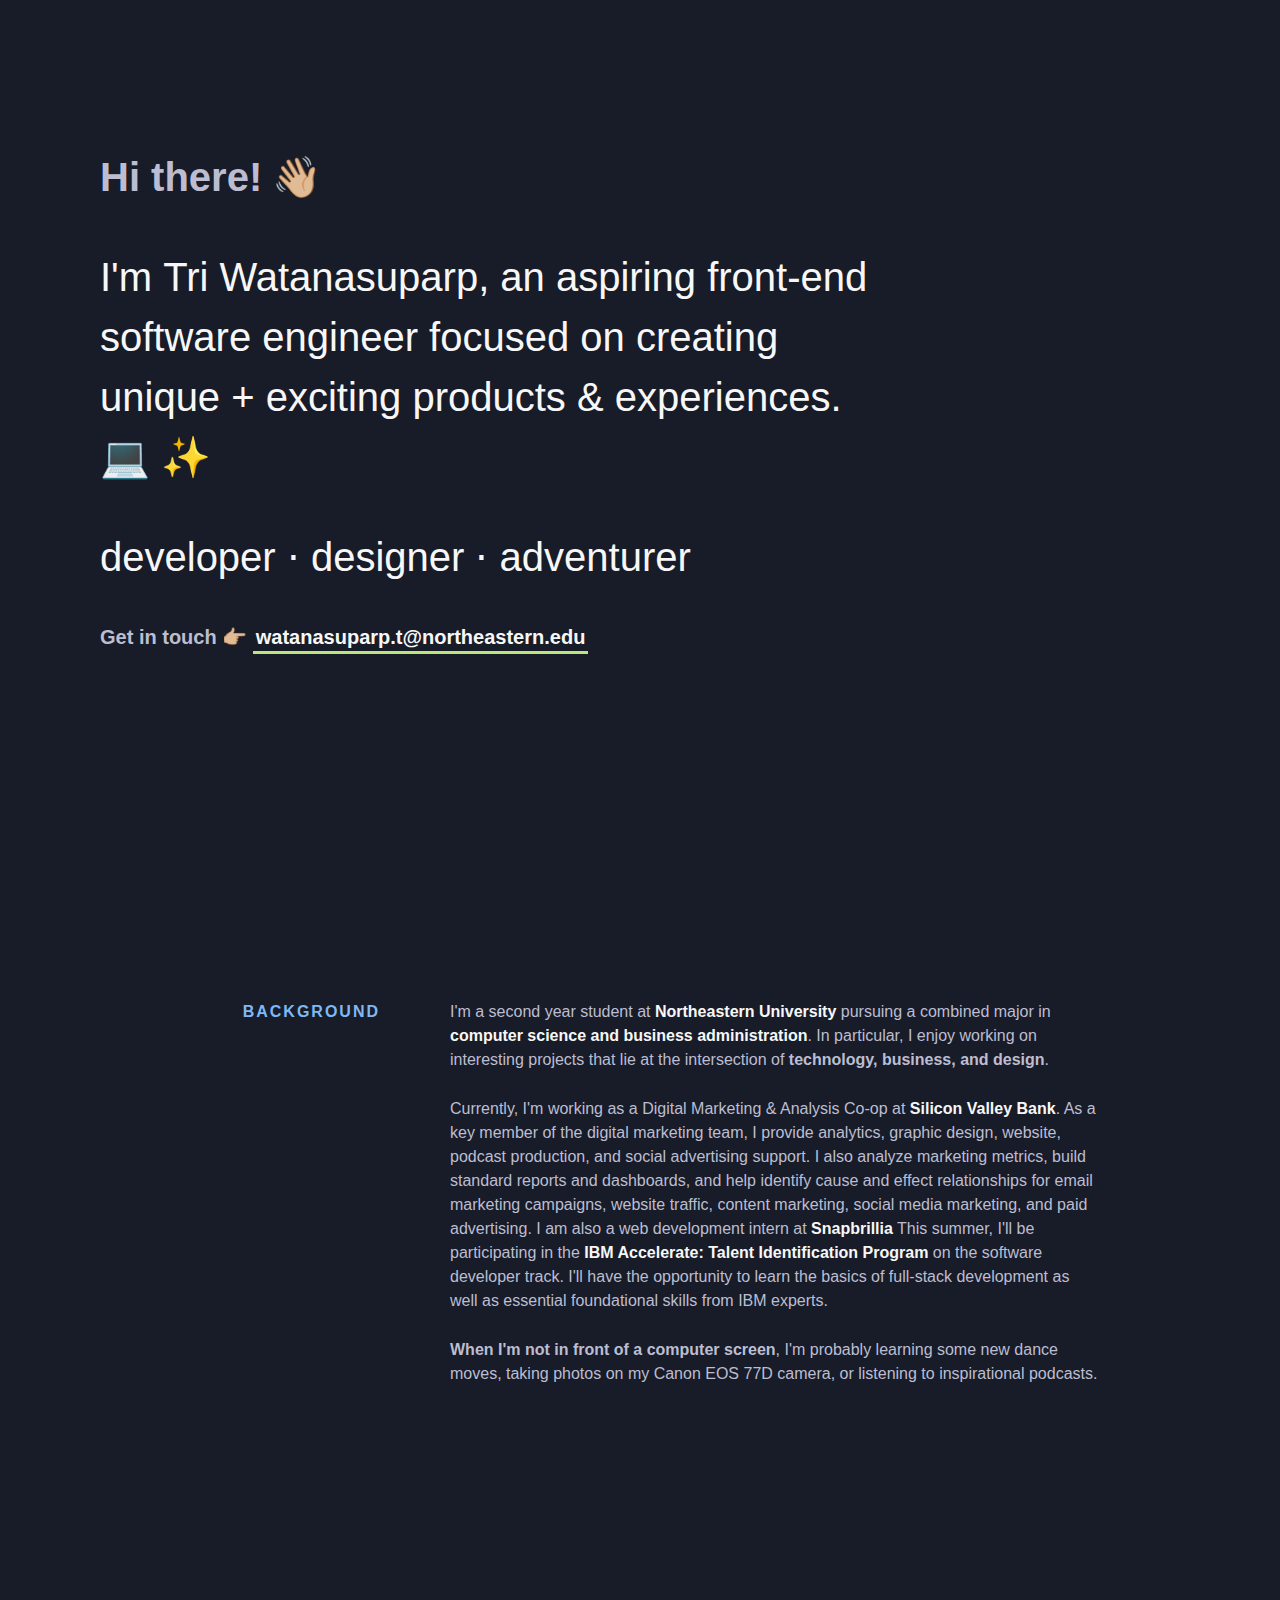
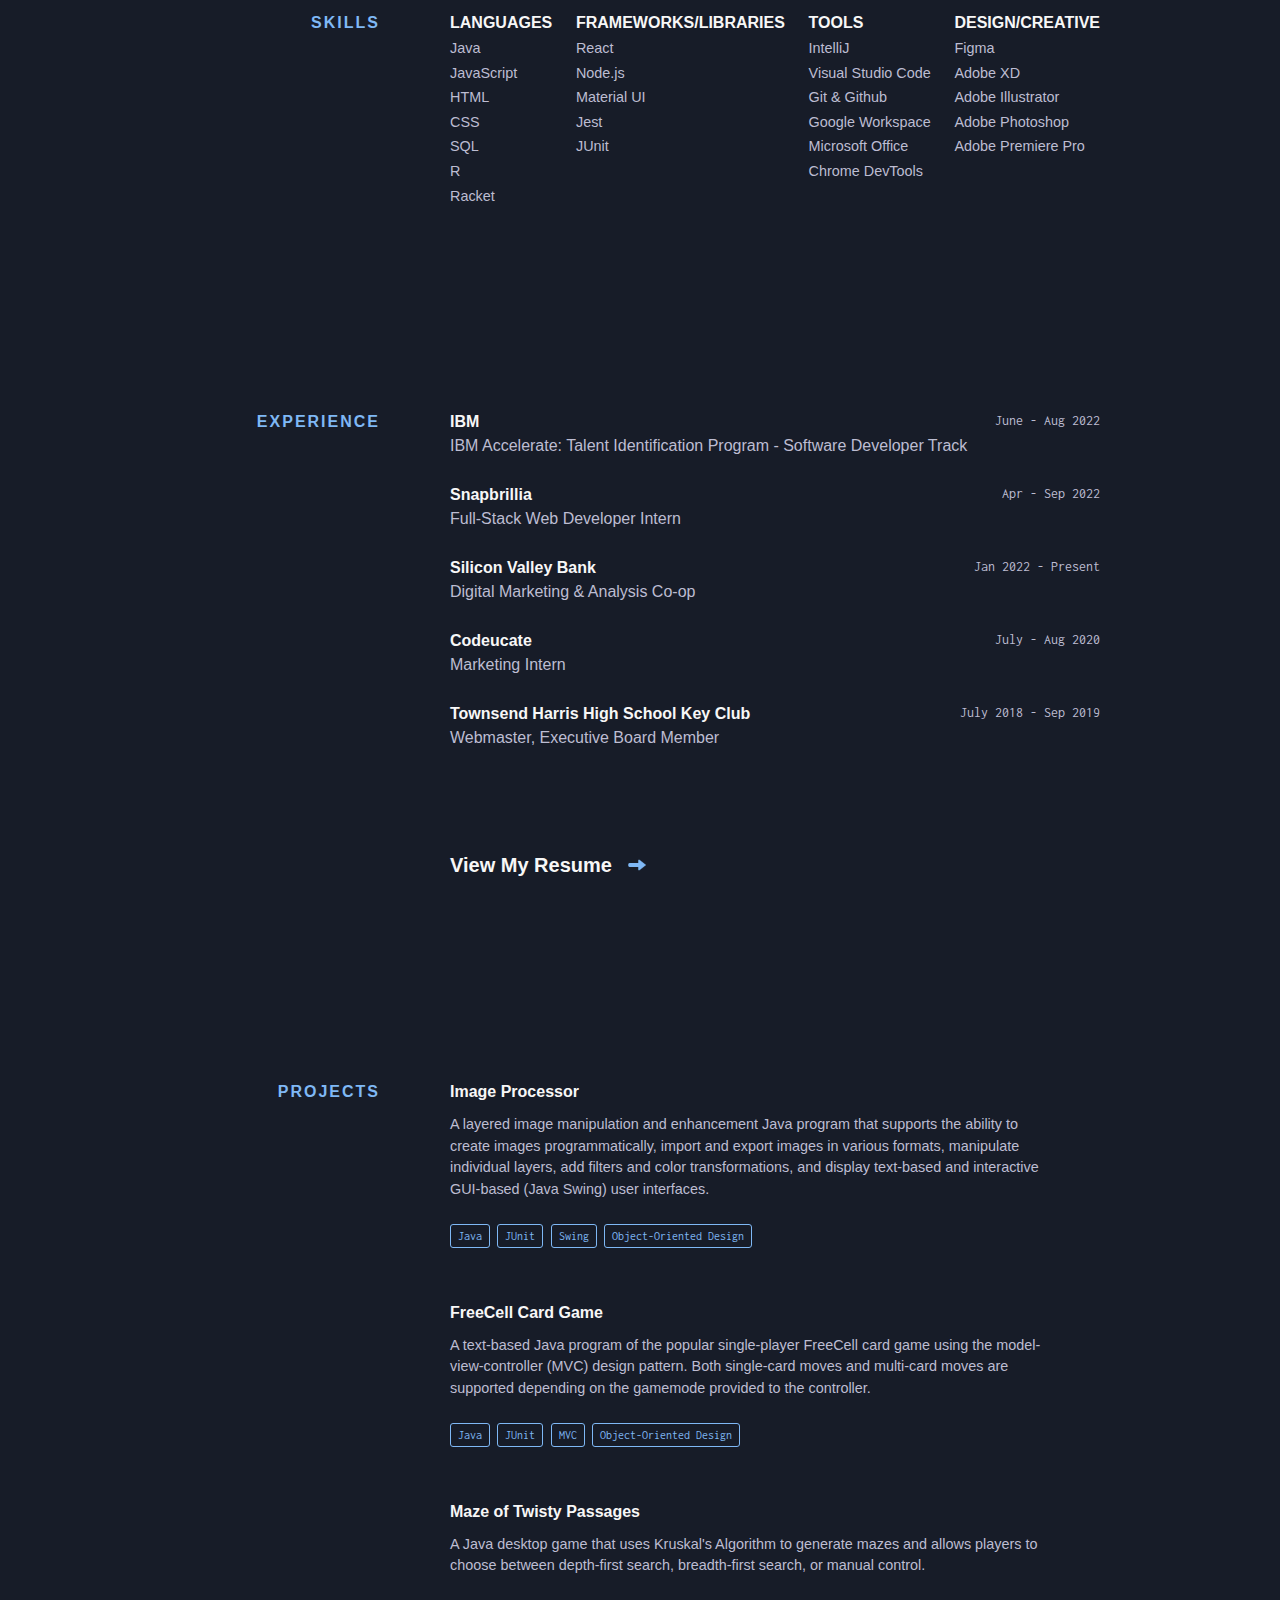
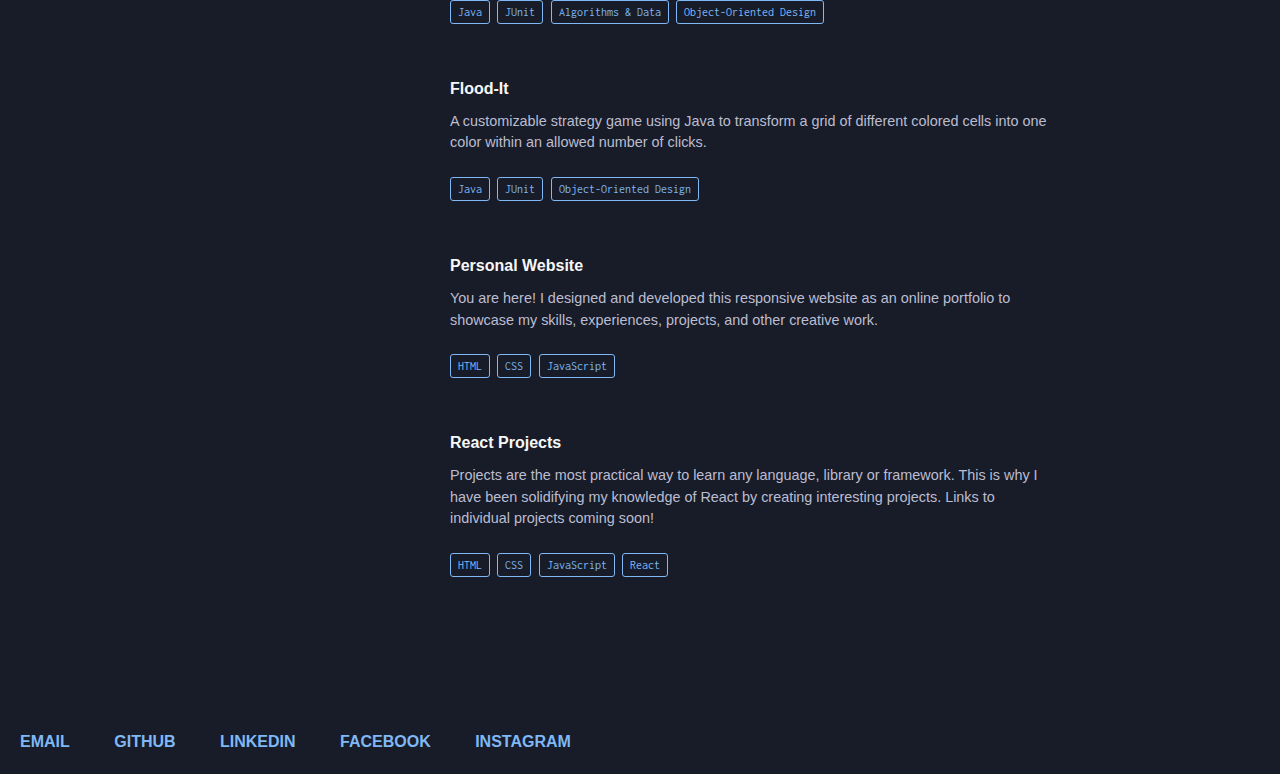
==== index.html @ a4d4ab45 "Update index.html" ====
<!DOCTYPE html>
<html lang="en">
  <head>
    <meta charset="UTF-8" />
    <meta name="viewport" content="width=device-width, initial-scale=1.0" />
    <title>Tri Watanasuparp | Front-end Developer</title>
    <link
      rel="icon"
      type="image/png"
      href="images/TypingLaptop.png"
      hreflang="en-us"
    />
    <meta
      name="description"
      content="An aspiring front-end developer focused on
          creating unique + exciting products & experiences"
    />
    <meta
      name="keywords"
      content="design, development, web, triwatana, tri, watanasuparp, northeastern, computer science, business"
    />
    <meta property="og:image" content="images/meta-screenshot" />
    <link
      href="https://api.fontshare.com/css?f[]=satoshi@300,400,700&display=swap"
      rel="stylesheet"
    />
    <link rel="preconnect" href="https://fonts.googleapis.com" />
    <link rel="preconnect" href="https://fonts.gstatic.com" crossorigin />
    <link
      href="https://fonts.googleapis.com/css2?family=Inconsolata&display=swap"
      rel="stylesheet"
    />
    <link rel="stylesheet" href="styles.css" />
    <!-- Global site tag (gtag.js) - Google Analytics -->
    <script
      async
      src="https://www.googletagmanager.com/gtag/js?id=G-8ZFLDQP71R"
    ></script>
    <script>
      window.dataLayer = window.dataLayer || [];
      function gtag() {
        dataLayer.push(arguments);
      }
      gtag("js", new Date());

      gtag("config", "G-8ZFLDQP71R");
    </script>
  </head>
  <body>
    <main>
      <!-- ***********************  ABOUT / PROFILE  *********************** -->
      <header class="intro">
        <h1 class="intro-hello">
          Hi there!<span class="emoji-hand-wave">👋🏼</span>
        </h1>
        <h2 class="intro-tagline">
          I'm <strong>Tri Watanasuparp</strong>, an aspiring front-end software
          engineer focused on creating unique + exciting products & experiences.
          <span class="emoji-coder">💻&nbsp;✨</span>
          <h2 class="intro-tagline">developer ⋅ designer ⋅ adventurer</h2>
        </h2>
        <h3 class="intro-contact">
          <p>
            Get in touch 👉🏼
            <a
              href="mailto:watanasuparp.t@northeastern.edu"
              target="_blank"
              class="highlight-link"
              >watanasuparp.t@northeastern.edu</a
            >
          </p>
        </h3>
      </header>

      <!-- ********************  BACKGROUND  ********************* -->

      <section class="section background">
        <div class="section-title">background</div>
        <div class="section-content">
          <p>
            I'm a second year student at
            <a
              class="underline-link"
              href="https://www.northeastern.edu/"
              target="_blank"
              >Northeastern University</a
            >
            pursuing a combined major in
            <a
              class="underline-link"
              href="https://www.khoury.northeastern.edu/programs/bs-combined-major-for-computer-science-and-business/"
              target="_blank"
              >computer science and business administration</a
            >. In particular, I enjoy working on interesting projects that lie
            at the intersection of
            <strong>technology, business, and design</strong>.
          </p>
          <p>
            Currently, I'm working as a Digital Marketing & Analysis Co-op at
            <a
              class="underline-link"
              href="https://www.svb.com/"
              target="_blank"
              >Silicon Valley Bank</a
            >. As a key member of the digital marketing team, I provide
            analytics, graphic design, website, podcast production, and social
            advertising support. I also analyze marketing metrics, build
            standard reports and dashboards, and help identify cause and effect
            relationships for email marketing campaigns, website traffic,
            content marketing, social media marketing, and paid advertising. I 
            am also a web development intern at <a href="https://www.snapbrillia.com/" target="_blank">Snapbrillia</a>
            This summer, I'll be participating in the <a href="https://www.ibm.com/employment/accelerate/" target="_blank">IBM Accelerate: Talent Identification Program</a> on the software developer track. 
            I'll have the opportunity to learn the basics of full-stack development as well as 
            essential foundational skills from IBM experts.
          </p>
          <p>
            <strong>When I'm not in front of a computer screen</strong>, I'm
            probably learning some new dance moves, taking photos on my Canon
            EOS 77D camera, or listening to inspirational podcasts.
          </p>
        </div>
      </section>

      <!-- ********************  SKILLS  ********************* -->

      <section class="section skills">
        <div class="section-title">skills</div>
        <div class="section-content">
          <div class="skills-wrapper">
            <div class="skills-category">
              <div class="skills-category-label">Languages</div>
              <ul>
                <li class="skills-category-item">Java</li>
                <li class="skills-category-item">JavaScript</li>
                <li class="skills-category-item">HTML</li>
                <li class="skills-category-item">CSS</li>
                <li class="skills-category-item">SQL</li>
                <li class="skills-category-item">R</li>
                <li class="skills-category-item">Racket</li>
              </ul>
            </div>
            <div class="skills-category">
              <div class="skills-category-label">Frameworks/Libraries</div>
              <ul>
                <li class="skills-category-item">React</li>
                <li class="skills-category-item">Node.js</li>
                <li class="skills-category-item">Material UI</li>
                <li class="skills-category-item">Jest</li>
                <li class="skills-category-item">JUnit</li>
              </ul>
            </div>
            <div class="skills-category">
              <div class="skills-category-label">Tools</div>
              <ul>
                <li class="skills-category-item">IntelliJ</li>
                <li class="skills-category-item">Visual Studio Code</li>
                <li class="skills-category-item">Git & Github</li>
                <li class="skills-category-item">Google Workspace</li>
                <li class="skills-category-item">Microsoft Office</li>
                <li class="skills-category-item">Chrome DevTools</li>
              </ul>
            </div>
            <div class="skills-category">
              <div class="skills-category-label">Design/Creative</div>
              <ul>
                <li class="skills-category-item">Figma</li>
                <li class="skills-category-item">Adobe XD</li>
                <li class="skills-category-item">Adobe Illustrator</li>
                <li class="skills-category-item">Adobe Photoshop</li>
                <li class="skills-category-item">Adobe Premiere Pro</li>
              </ul>
            </div>
          </div>
        </div>
      </section>

      <!-- ***********************  WORK EXPERIENCE  *********************** -->
      <section class="section experience">
        <div class="section-title">experience</div>
        <div class="section-content">
          <div class="jobs">
              <div class="job">
              <div class="place-time">
                <div class="job-company">
                  <a href="https://www.ibm.com/us-en/" target="_blank"
                    >IBM</a
                  >
                </div>
                <div class="job-time">June - Aug 2022</div>
              </div>
              <div class="job-position">IBM Accelerate: Talent Identification Program - Software Developer Track</div>
            </div>
            <div class="job">
              <div class="place-time">
                <div class="job-company">
                  <a href="https://www.snapbrillia.com/" target="_blank"
                    >Snapbrillia</a
                  >
                </div>
                <div class="job-time">Apr - Sep 2022</div>
              </div>
              <div class="job-position">Full-Stack Web Developer Intern</div>
            </div>
            <div class="job">
              <div class="place-time">
                <div class="job-company">
                  <a href="https://www.svb.com/" target="_blank"
                    >Silicon Valley Bank</a
                  >
                </div>
                <div class="job-time">Jan 2022 - Present</div>
              </div>
              <div class="job-position">Digital Marketing & Analysis Co-op</div>
            </div>
            <div class="job">
              <div class="place-time">
                <div class="job-company">
                  <a href="https://wecodeucate.org/" target="_blank"
                    >Codeucate</a
                  >
                </div>
                <div class="job-time">July - Aug 2020</div>
              </div>
              <div class="job-position">Marketing Intern</div>
            </div>
            <div class="job">
              <div class="place-time">
                <div class="job-company">
                  <a href="https://www.thhskey.club/" target="_blank"
                    >Townsend Harris High School Key Club
                  </a>
                </div>
                <div class="job-time">July 2018 - Sep 2019</div>
              </div>
              <div class="job-position">Webmaster, Executive Board Member</div>
            </div>
          </div>
          <a href="https://bit.ly/34myqIo" target="_blank" class="arrow-link"
            >View My Resume</a
          >
        </div>
      </section>

      <!-- ********************  PROJECTS / PORTFOLIO  ********************* -->
      <section class="section projects">
        <div class="section-title">projects</div>
        <div class="section-content">
          <div class="projects">
            <div class="project">
              <div class="project-name">Image Processor</div>
              <p>
                A layered image manipulation and enhancement Java program that
                supports the ability to create images programmatically, import
                and export images in various formats, manipulate individual
                layers, add filters and color transformations, and display
                text-based and interactive GUI-based (Java Swing) user
                interfaces.
              </p>
              <div class="project-used">
                <span class="project-used-item">Java</span>
                <span class="project-used-item">JUnit</span>
                <span class="project-used-item">Swing</span>
                <span class="project-used-item">Object-Oriented Design</span>
              </div>
            </div>

            <div class="project">
              <div class="project-name">FreeCell Card Game</div>
              <p>
                A text-based Java program of the popular single-player FreeCell
                card game using the model-view-controller (MVC) design pattern.
                Both single-card moves and multi-card moves are supported
                depending on the gamemode provided to the controller.
              </p>
              <div class="project-used">
                <span class="project-used-item">Java</span>
                <span class="project-used-item">JUnit</span>
                <span class="project-used-item">MVC</span>
                <span class="project-used-item">Object-Oriented Design</span>
              </div>
            </div>

            <div class="project">
              <div class="project-name">Maze of Twisty Passages</div>
              <p>
                A Java desktop game that uses Kruskal's Algorithm to generate
                mazes and allows players to choose between depth-first search,
                breadth-first search, or manual control.
              </p>
              <div class="project-used">
                <span class="project-used-item">Java</span>
                <span class="project-used-item">JUnit</span>
                <span class="project-used-item">Algorithms & Data</span>
                <span class="project-used-item">Object-Oriented Design</span>
              </div>
            </div>

            <div class="project">
              <div class="project-name">Flood-It</div>
              <p>
                A customizable strategy game using Java to transform a grid of
                different colored cells into one color within an allowed number
                of clicks.
              </p>
              <div class="project-used">
                <span class="project-used-item">Java</span>
                <span class="project-used-item">JUnit</span>
                <span class="project-used-item">Object-Oriented Design</span>
              </div>
            </div>

            <div class="project">
              <div class="project-name">Personal Website</div>
              <p>
                You are here! I designed and developed this responsive website
                as an online portfolio to showcase my skills, experiences,
                projects, and other creative work.
              </p>
              <div class="project-used">
                <span class="project-used-item">HTML</span>
                <span class="project-used-item">CSS</span>
                <span class="project-used-item">JavaScript</span>
              </div>
            </div>

            <div class="project">
              <div class="project-name">React Projects</div>
              <p>
                Projects are the most practical way to learn any language,
                library or framework. This is why I have been solidifying my
                knowledge of React by creating interesting projects. Links to
                individual projects coming soon!
              </p>
              <div class="project-used">
                <span class="project-used-item">HTML</span>
                <span class="project-used-item">CSS</span>
                <span class="project-used-item">JavaScript</span>
                <span class="project-used-item">React</span>
              </div>
            </div>
          </div>
        </div>
      </section>

      <!-- *****************  CONTACT INFO / SOCIAL MEDIA  ***************** -->
      <footer>
        <div class="footer-links">
          <a href="mailto:watanasuparp.t@northeastern.edu">email </a>
          <a href="https://github.com/triwatana" target="_blank">github</a>
          <a
            href="https://www.linkedin.com/in/tri-watanasuparp/"
            target="_blank"
            >linkedin</a
          >
          <a href="https://www.facebook.com/tri.watanasuparp/" target="_blank"
            >facebook</a
          >
          <a href="https://www.instagram.com/triwatana/" target="_blank"
            >instagram</a
          >
        </div>
      </footer>
    </main>
    <script src="script.js" type="text/javascript" charset="utf-8"></script>
  </body>
</html>
---- styles.css ----
/* Global Styles 
 ------------------------------------ */

html {
  -webkit-box-sizing: border-box;
  box-sizing: border-box;
}

*,
:after,
:before {
  -webkit-box-sizing: inherit;
  box-sizing: inherit;
}

::selection {
  background: #bae67e;
  color: #171c28;
}

body,
html {
  margin: 0;
  padding: 0;
  -webkit-font-smoothing: antialiased;
  -moz-osx-font-smoothing: grayscale;
  background-color: #171c28;
  color: #bdbdd2;
  font-family: "Satoshi", sans-serif;
  line-height: 1.5;
  width: 100%;
}

img {
  width: 300px;
}

a {
  -webkit-transition: all 0.2s ease-in-out;
  transition: all 0.2s ease-in-out;
  text-decoration: none;
  font-weight: 700;
  color: #f7f7f7;
}

a:hover {
  text-decoration: none;
}

ul {
  list-style: none;
  padding: 0;
  margin: 0;
}

.section-title {
  color: #7fb8f5;
  -ms-flex-negative: 0;
  flex-shrink: 0;
  width: 200px;
  margin-right: 70px;
  text-transform: uppercase;
  text-align: right;
  font-weight: 700;
  letter-spacing: 2px;
}

@media screen and (max-width: 1024px) {
  .section-title {
    margin-right: 50px;
  }
}
@media screen and (max-width: 850px) {
  .section-title {
    width: 150px;
  }
}
@media screen and (max-width: 768px) {
  .section-title {
    text-align: left;
    width: auto;
  }
}

.section-content {
  font-weight: 400;
  font-size: 1rem;
  width: 100%;
  max-width: 650px;
}

@media screen and (max-width: 768px) {
  .section-content {
    padding-top: 30px;
    padding-left: 50px;
  }
}
@media screen and (max-width: 480px) {
  .section-content {
    padding-left: 30px;
  }
}
.section-content p {
  margin-top: 0;
  margin-bottom: 25px;
}
.section-content .underline-link {
  position: relative;
  display: inline-block;
}
.section-content .underline-link:after {
  position: absolute;
  top: 100%;
  left: 0;
  width: 100%;
  height: 1px;
  background: #f7f7f7;
  content: "";
  opacity: 0;
  transition: height 0.3s, opacity 0.3s, transform 0.3s, -webkit-transform 0.3s;
  -webkit-transform: translateY(-5px);
  transform: translateY(-5px);
}
.section-content .underline-link:focus:after,
.section-content .underline-link:hover:after {
  height: 2px;
  border-radius: 3px;
  opacity: 1;
  -webkit-transform: translateY(-2px);
  transform: translateY(-2px);
}

.section {
  display: flex;
  -webkit-box-pack: center;
  -ms-flex-pack: center;
  justify-content: center;
  padding: 100px 170px;
}

section {
  display: block;
}

@media screen and (max-width: 1280px) {
  .section {
    padding: 100px;
  }
}
@media screen and (max-width: 1024px) {
  .section {
    padding: 50px;
  }
}
@media screen and (max-width: 768px) {
  .section {
    display: block;
  }
}
@media screen and (max-width: 480px) {
  .section {
    padding: 50px 35px;
  }
}

/* Profile 
 ------------------------------------ */
.intro {
  padding: 120px 100px;
  height: 100vh;
  max-width: 1440px;
  margin: 0 auto;
}

.intro-hello .emoji-hand-wave {
  margin-left: 10px;
  cursor: pointer;
  animation-name: wave-animation;
  animation-duration: 2.5s;
  animation-iteration-count: infinite;
  transform-origin: 70% 70%;
  display: inline-block;
}

@keyframes wave-animation {
  0% {
    transform: rotate(0deg);
  }
  10% {
    transform: rotate(14deg);
  }
  20% {
    transform: rotate(-8deg);
  }
  30% {
    transform: rotate(14deg);
  }
  40% {
    transform: rotate(-4deg);
  }
  50% {
    transform: rotate(10deg);
  }
  60% {
    transform: rotate(0deg);
  }
  100% {
    transform: rotate(0deg);
  }
}

.intro-tagline {
  max-width: 800px;
  line-height: 1.5;
  font-weight: 300;
  color: #f7f7f7;
  margin-top: 40px;
}

@media screen and (max-width: 630px) {
  .intro {
    padding: 120px 70px;
  }
}
@media screen and (max-width: 550px) {
  .intro {
    padding: 120px 50px;
  }
}
@media screen and (max-width: 480px) {
  .intro {
    padding: 70px 50px;
  }
}
.intro-hello,
.intro-tagline {
  font-size: 2.5rem;
}
@media screen and (max-width: 1024px) {
  .intro-hello,
  .intro-tagline {
    font-size: 2.25rem;
  }
}
@media screen and (max-width: 768px) {
  .intro-hello,
  .intro-tagline {
    font-size: 2rem;
  }
}
@media screen and (max-width: 550px) {
  .intro-hello,
  .intro-tagline {
    font-size: 1.75rem;
  }
}
@media screen and (max-width: 360px) {
  .intro-hello,
  .intro-tagline {
    font-size: 1.5rem;
  }
}
@media screen and (max-width: 330px) {
  .intro-hello,
  .intro-tagline {
    font-size: 1.4rem;
  }
}

.intro-contact {
  font-size: 1.25rem;
  font-weight: 700;
}

.intro-contact .highlight-link {
  transition: all 0.2s ease-in-out;
  display: inline-block;
  padding: 2px 3px;
  text-decoration: none;
  box-shadow: inset 0 -3px 0 #bae67e;
}

.highlight-link:hover {
  box-shadow: inset 0 -33px 0 0 #bae67e;
  color: #161b33;
}

/* Skills */
.skills .skills-wrapper {
  display: flex;
  -webkit-box-pack: justify;
  -ms-flex-pack: justify;
  justify-content: space-between;
}
@media screen and (max-width: 630px) {
  .skills .skills-wrapper {
    -ms-flex-wrap: wrap;
    flex-wrap: wrap;
  }
}
@media screen and (max-width: 630px) {
  .skills .skills-category {
    width: 47%;
    margin-right: 5px;
    margin-bottom: 25px;
  }
}
.skills .skills-category-label {
  font-weight: 700;
  color: #f7f7f7;
  text-transform: uppercase;
}
.skills .skills-category-item {
  margin: 3px 0;
  font-size: 0.9rem;
}

/* Work Experience 
 ------------------------------------ */
.experience .jobs {
  margin-bottom: 100px;
}
.experience .job {
  margin-bottom: 25px;
}
.experience .job .place-time {
  display: flex;
  -webkit-box-pack: justify;
  justify-content: space-between;
}
@media screen and (max-width: 480px) {
  .experience .job .place-time {
    display: block;
  }
}
.experience .job-company {
  font-weight: 700;
}
.experience .job-time {
  font-size: 0.9rem;
  font-family: Inconsolata, monospace;
}
@media screen and (max-width: 480px) {
  .experience .job-time {
    font-size: 0.8rem;
  }
}
.arrow-link {
  -webkit-transition: all 0.2s ease-in-out;
  transition: all 0.2s ease-in-out;
  font-weight: 700;
  display: inline-block;
  background-color: transparent;
  white-space: nowrap;
}
.arrow-link:after {
  -webkit-transition: all 0.2s ease-in-out;
  transition: all 0.2s ease-in-out;
  position: relative;
  bottom: 2px;
  margin-left: 15px;
  content: "";
  background: url(/images/arrow-icon.png) no-repeat center;
  background-size: 100%;
  width: 15px;
  height: 15px;
  display: inline-block;
  vertical-align: middle;
}
.arrow-link:hover:after {
  -webkit-transform: translateX(7px);
  transform: translateX(7px);
}
.experience .arrow-link {
  font-size: 1.25rem;
}
.experience .arrow-link:after {
  width: 20px;
  height: 20px;
}
/* Projects 
 ------------------------------------ */
.projects .project {
  max-width: 600px;
  margin-bottom: 50px;
}
.projects .project-name {
  margin-bottom: 10px;
  font-weight: 700;
  color: #f7f7f7;
}
.projects .project p {
  font-size: 0.9rem;
  margin-bottom: 20px;
}
.projects .project-used-item {
  display: inline-block;
  margin: 3px 3px 3px 0;
  font-family: Inconsolata, monospace;
  font-size: 0.75rem;
  font-weight: 400;
  padding: 2px 7px;
  border-radius: 3px;
  color: #7fb8f5;
  border: 1px solid #7fb8f5;
  background: 0 0;
}
.projects .project-used-item:first-of-type {
  margin-left: 0;
}

/* Footer
 ------------------------------------ */
.footer {
  padding: 50px 80px;
  display: -webkit-box;
  display: -ms-flexbox;
  display: flex;
  -webkit-box-pack: justify;
  -ms-flex-pack: justify;
  justify-content: space-between;
  -webkit-box-align: center;
  -ms-flex-align: center;
  align-items: center;
}

@media screen and (max-width: 1024px) {
  .footer {
    padding: 50px;
  }
}
@media screen and (max-width: 630px) {
  .footer {
    display: block;
  }
}
@media screen and (max-width: 480px) {
  .footer {
    padding: 50px 30px;
  }
}

@media screen and (max-width: 630px) {
  .footer-links {
    display: -webkit-box;
    display: -ms-flexbox;
    display: flex;
    -webkit-box-pack: center;
    -ms-flex-pack: center;
    justify-content: center;
  }
}
.footer-links a {
  position: relative;
  display: inline-block;
  color: #7fb8f5 !important;
  text-transform: uppercase;
  font-weight: 700;
  margin: 0px 20px 20px;
  outline: 0;
}
@media screen and (max-width: 1024px) {
  .footer-links a {
    margin: 0px 20px 20px;
  }
}
.footer-links a:after {
  position: absolute;
  top: 100%;
  left: 0;
  width: 100%;
  height: 1px;
  background: #7fb8f5;
  content: "";
  opacity: 0;

  transition: height 0.3s, opacity 0.3s, transform 0.3s, -webkit-transform 0.3s;
  -webkit-transform: translateY(-5px);
  transform: translateY(-5px);
}
@media screen and (max-width: 850px) {
  .footer-links a:after {
    display: none;
  }
}
.footer-links a:focus:after,
.footer-links a:hover:after {
  height: 2px;
  border-radius: 3px;
  opacity: 1;
  -webkit-transform: translateY(0);
  transform: translateY(0);
}
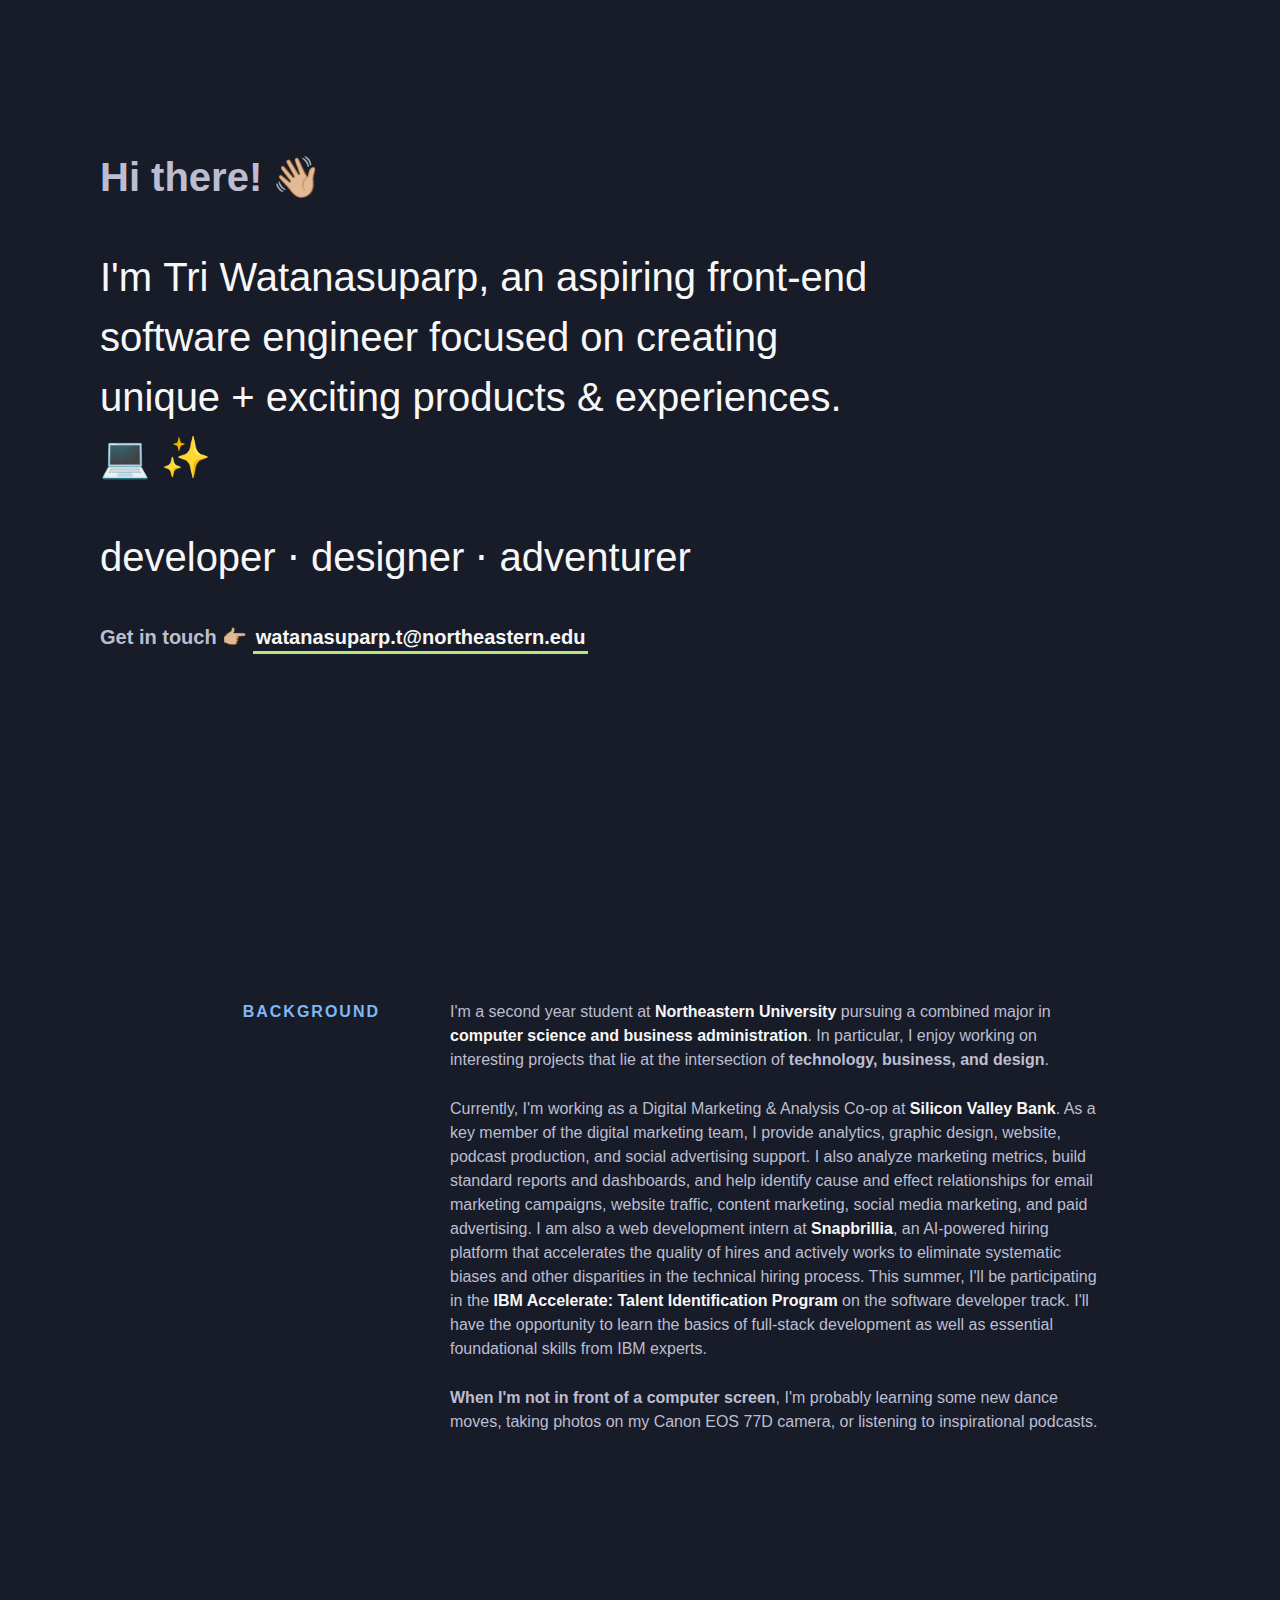
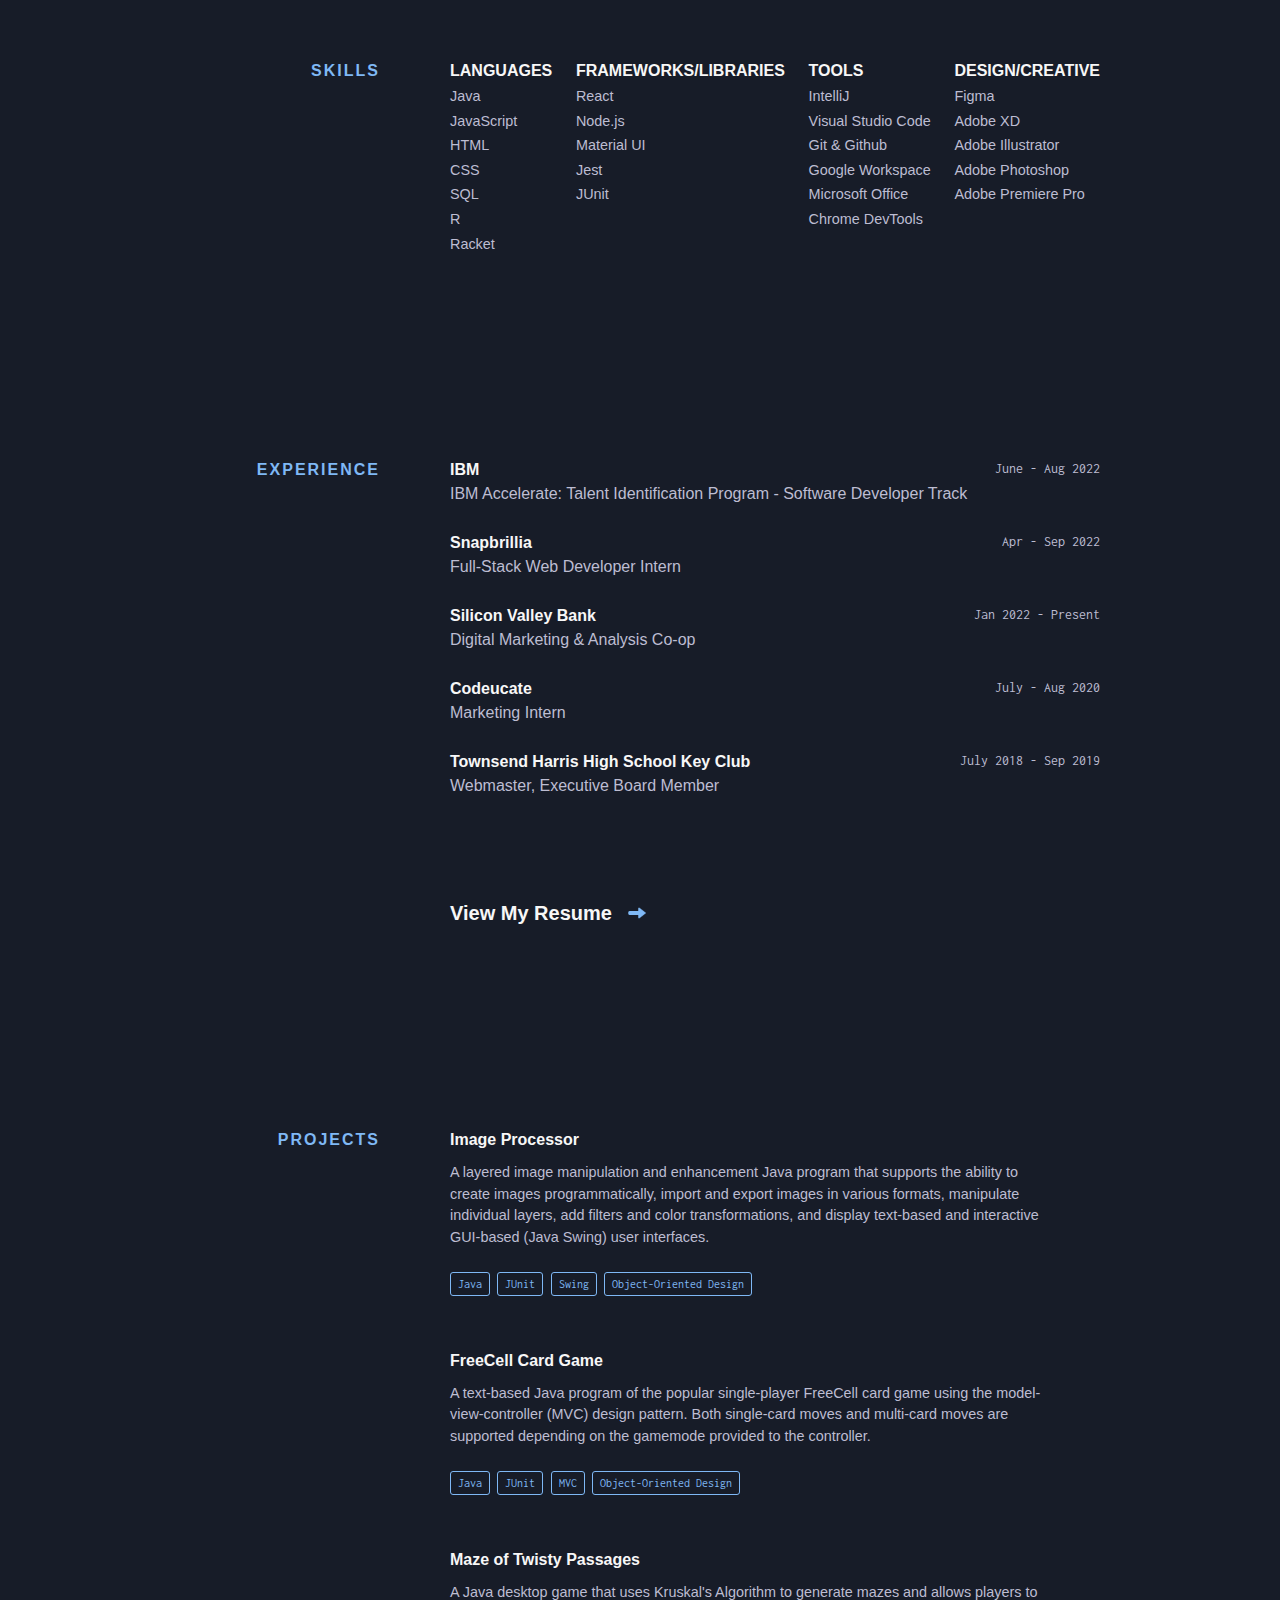
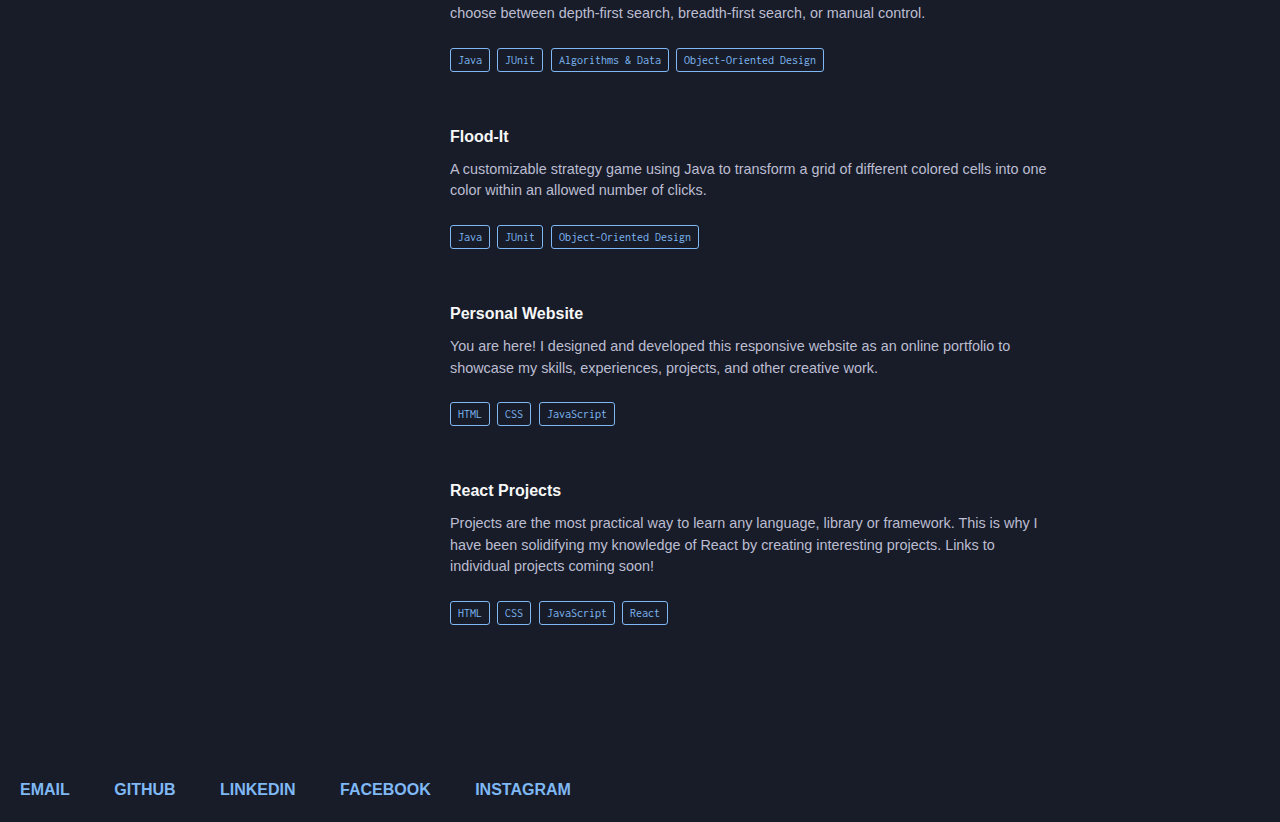
==== commit 1b32bd8c: "Update index.html" ====
--- a/index.html
+++ b/index.html
@@ -108,7 +108,9 @@
             standard reports and dashboards, and help identify cause and effect
             relationships for email marketing campaigns, website traffic,
             content marketing, social media marketing, and paid advertising. I 
-            am also a web development intern at <a href="https://www.snapbrillia.com/" target="_blank">Snapbrillia</a>
+            am also a web development intern at <a href="https://www.snapbrillia.com/" target="_blank">Snapbrillia</a>, 
+            an AI-powered hiring platform that accelerates the quality of hires and actively works to eliminate 
+            systematic biases and other disparities in the technical hiring process.
             This summer, I'll be participating in the <a href="https://www.ibm.com/employment/accelerate/" target="_blank">IBM Accelerate: Talent Identification Program</a> on the software developer track. 
             I'll have the opportunity to learn the basics of full-stack development as well as 
             essential foundational skills from IBM experts.
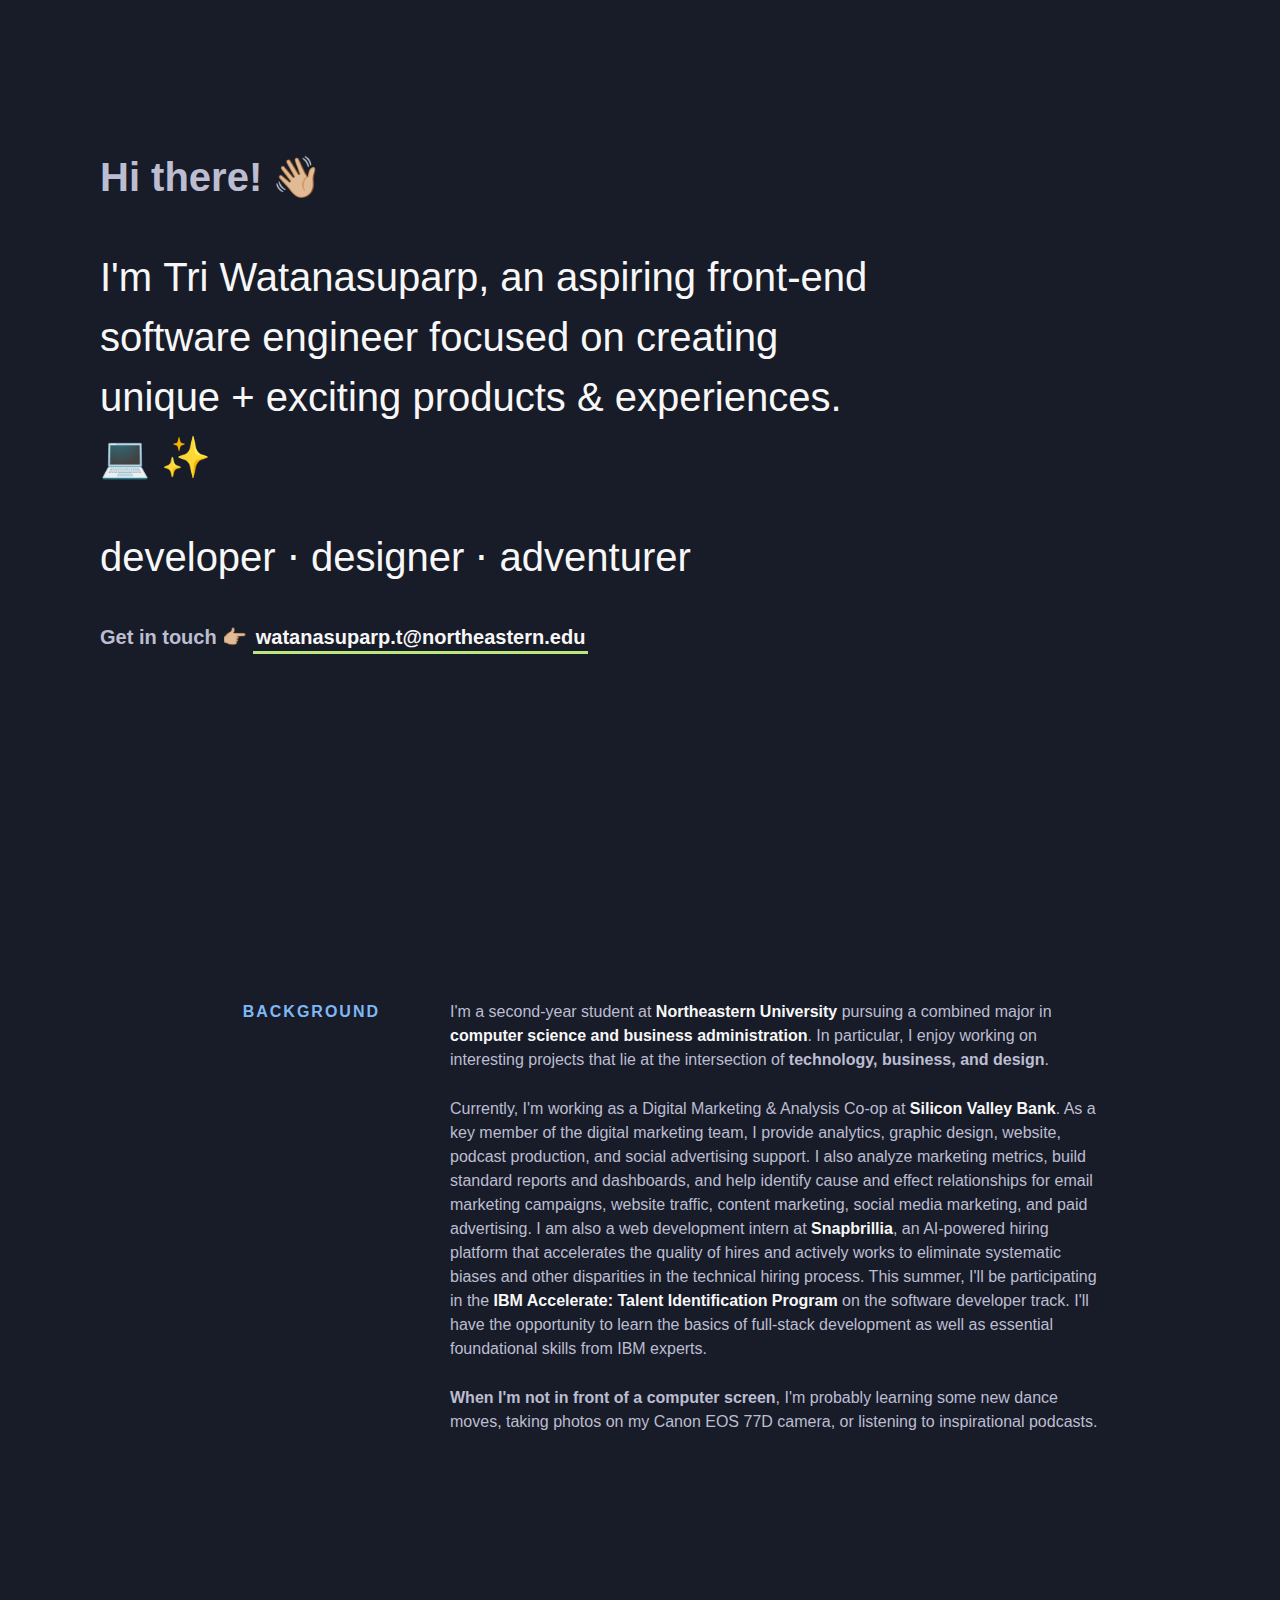
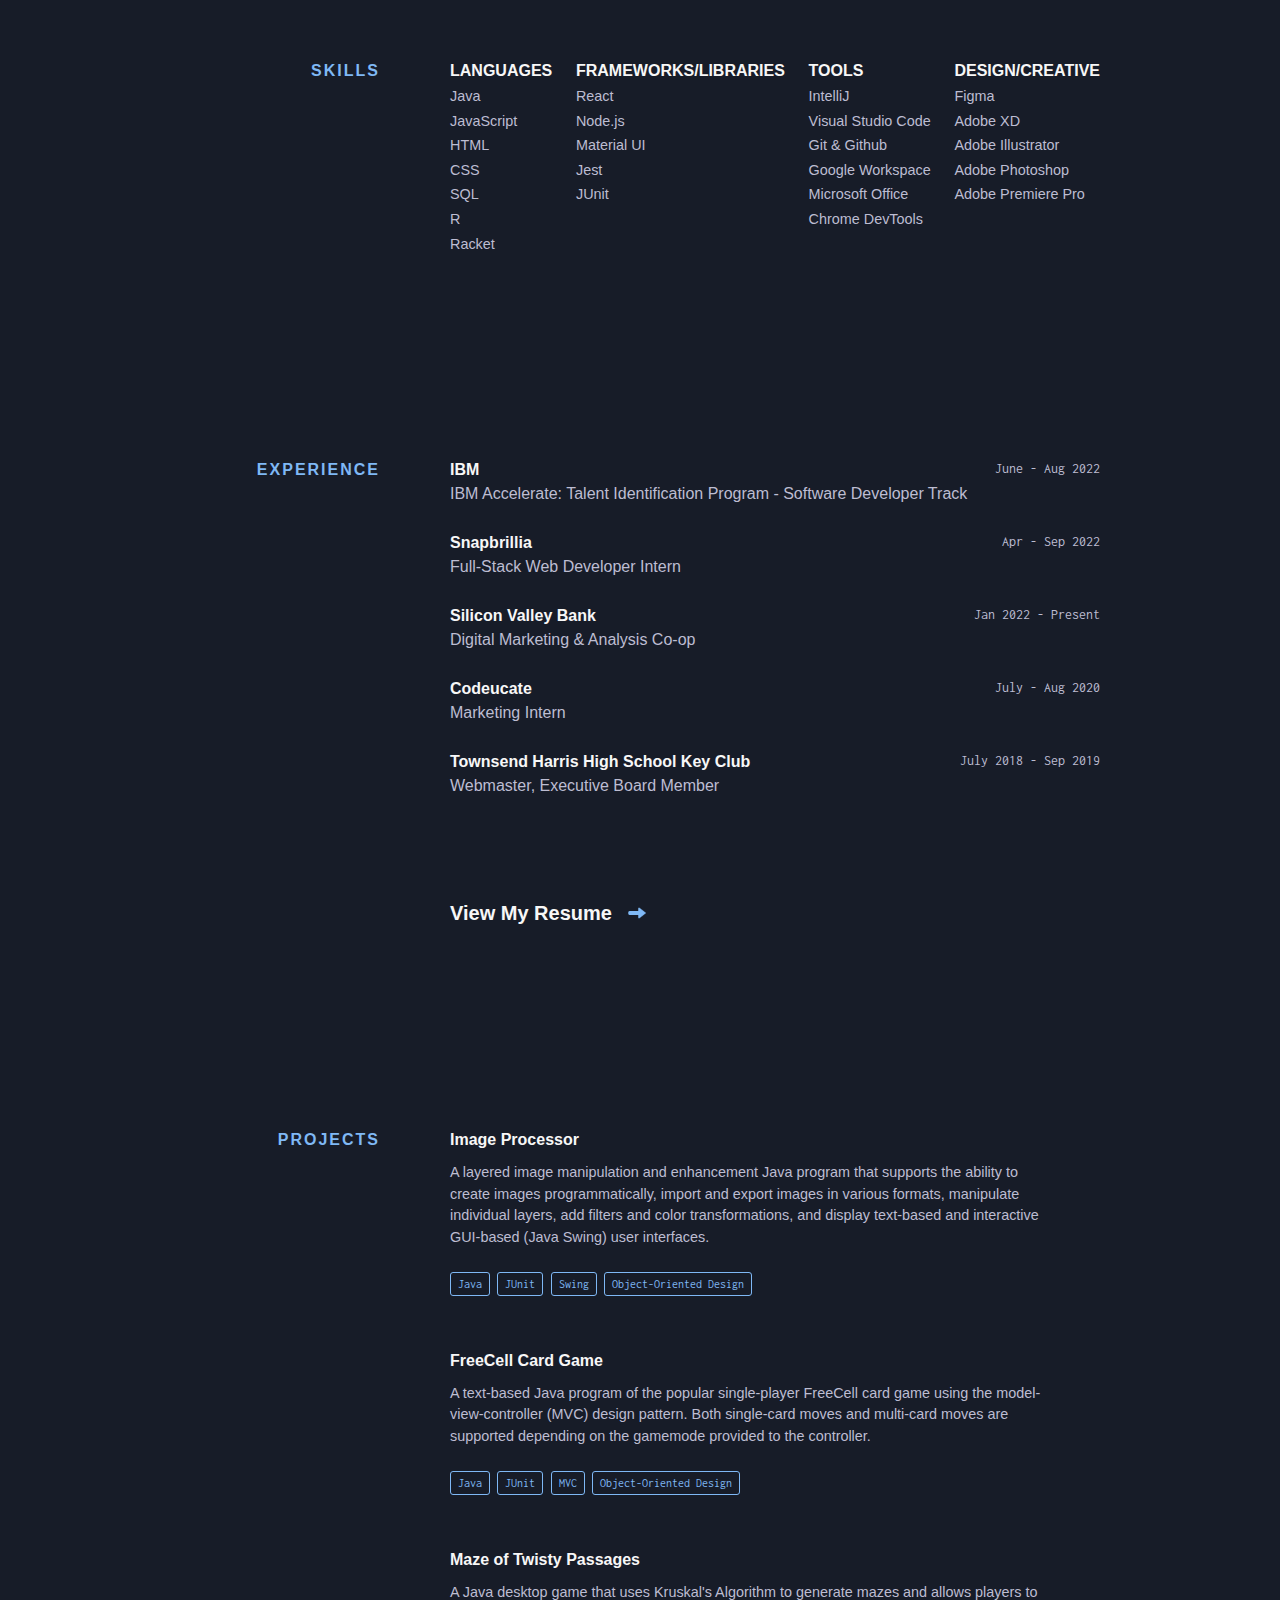
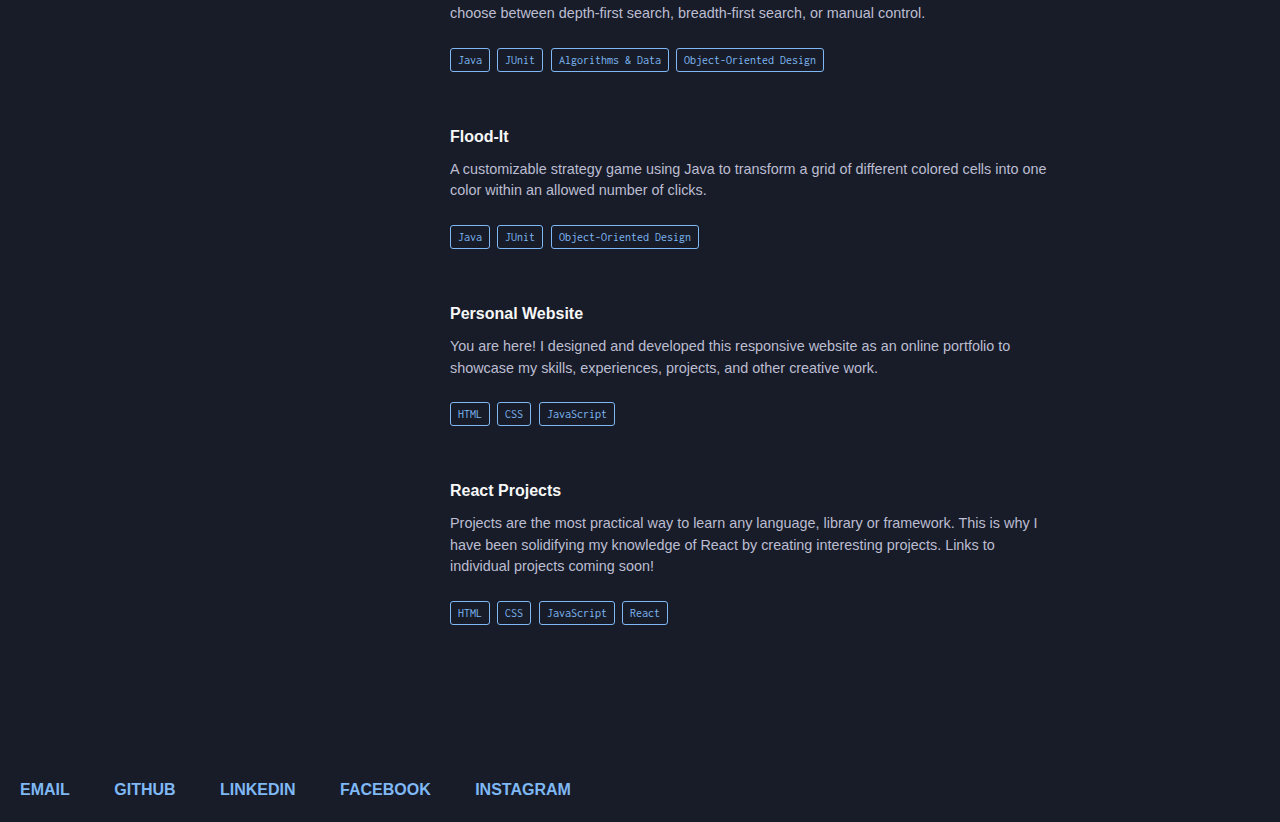
==== commit 2c473daf: "Update index.html" ====
--- a/index.html
+++ b/index.html
@@ -78,7 +78,7 @@
         <div class="section-title">background</div>
         <div class="section-content">
           <p>
-            I'm a second year student at
+            I'm a second-year student at
             <a
               class="underline-link"
               href="https://www.northeastern.edu/"
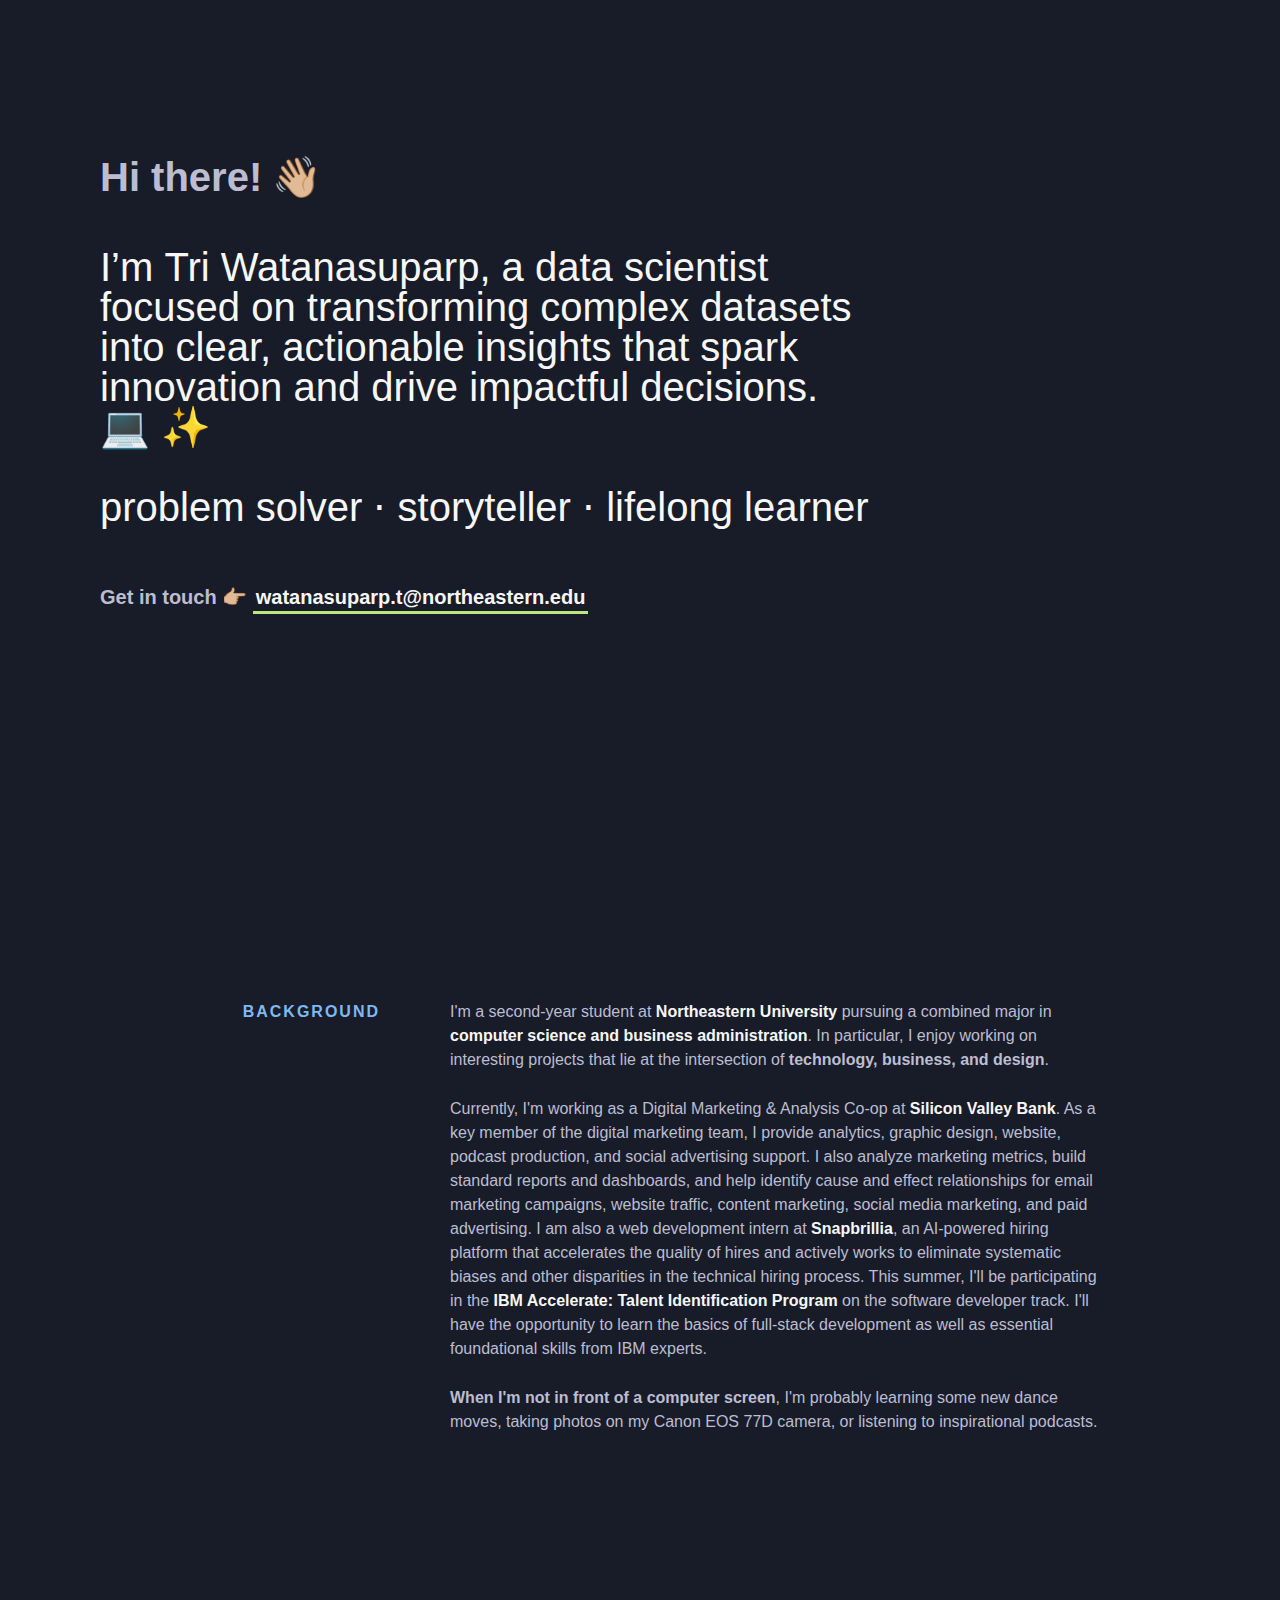
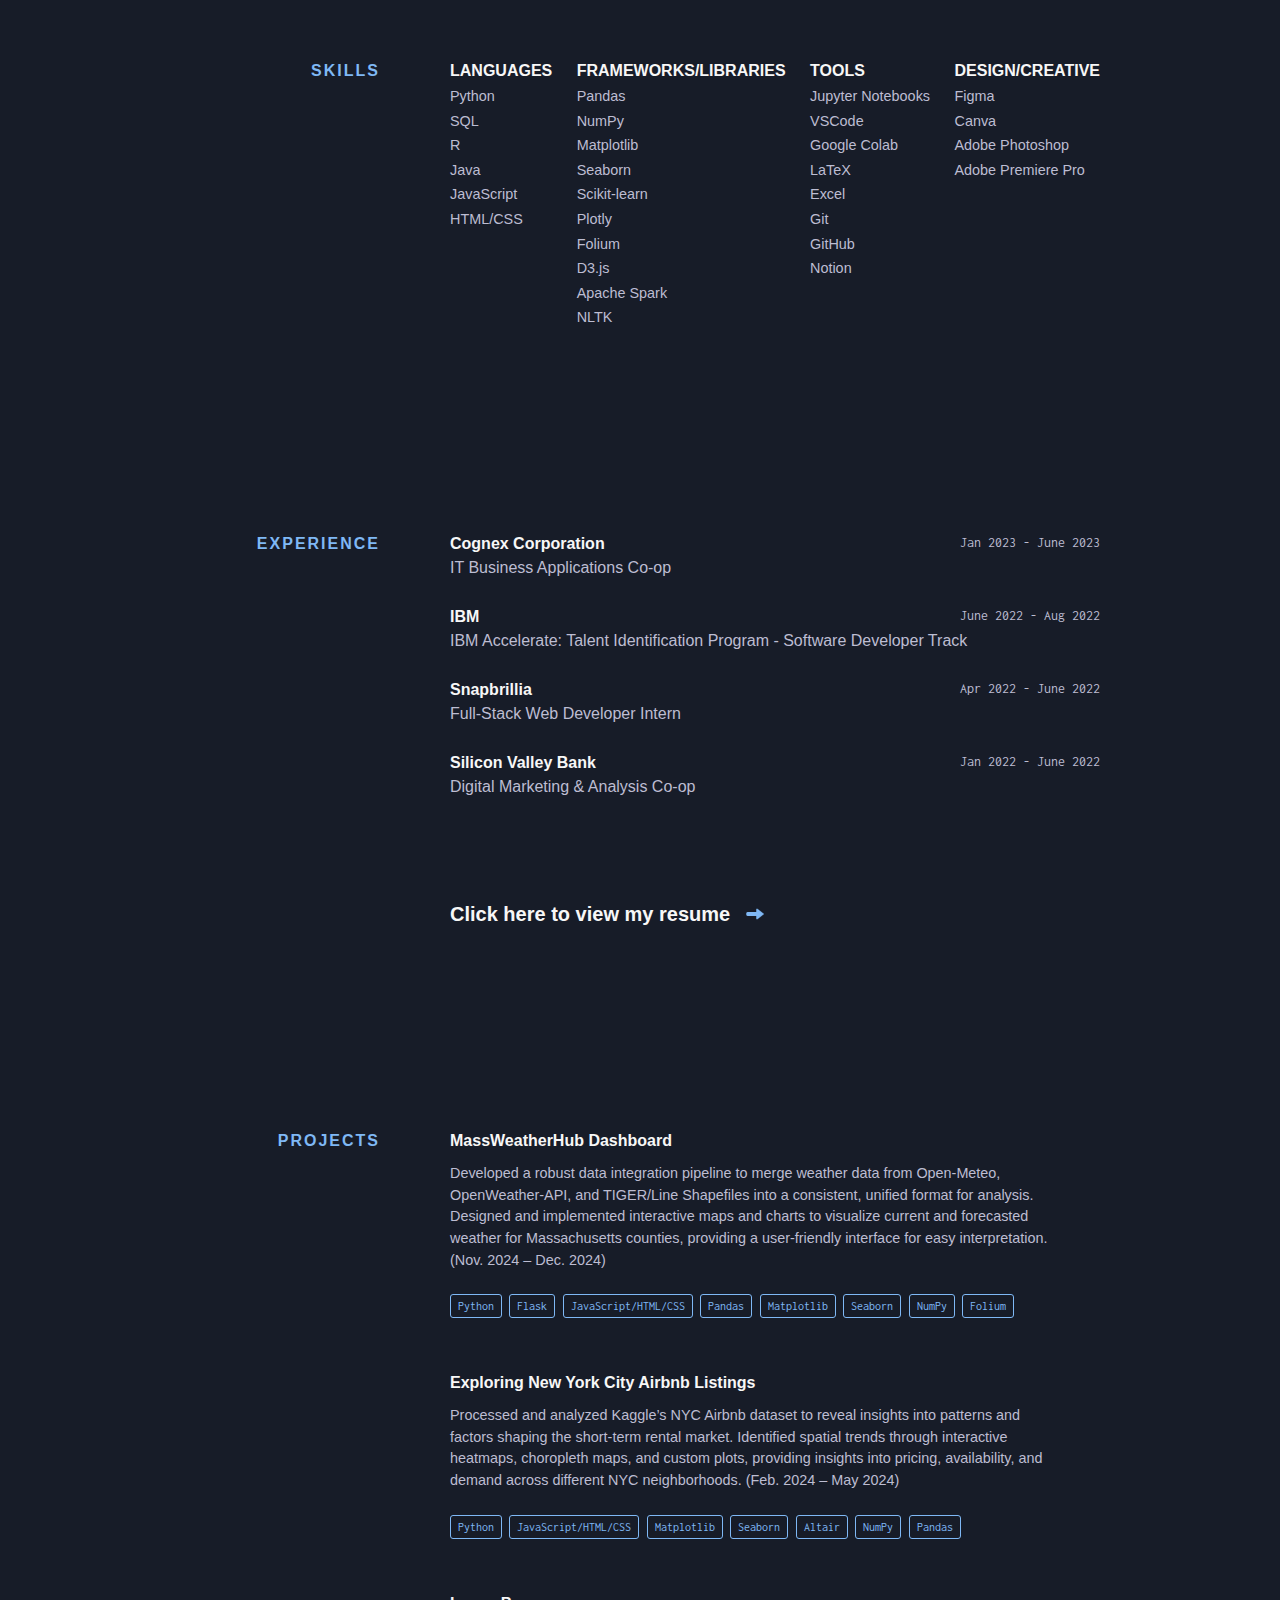
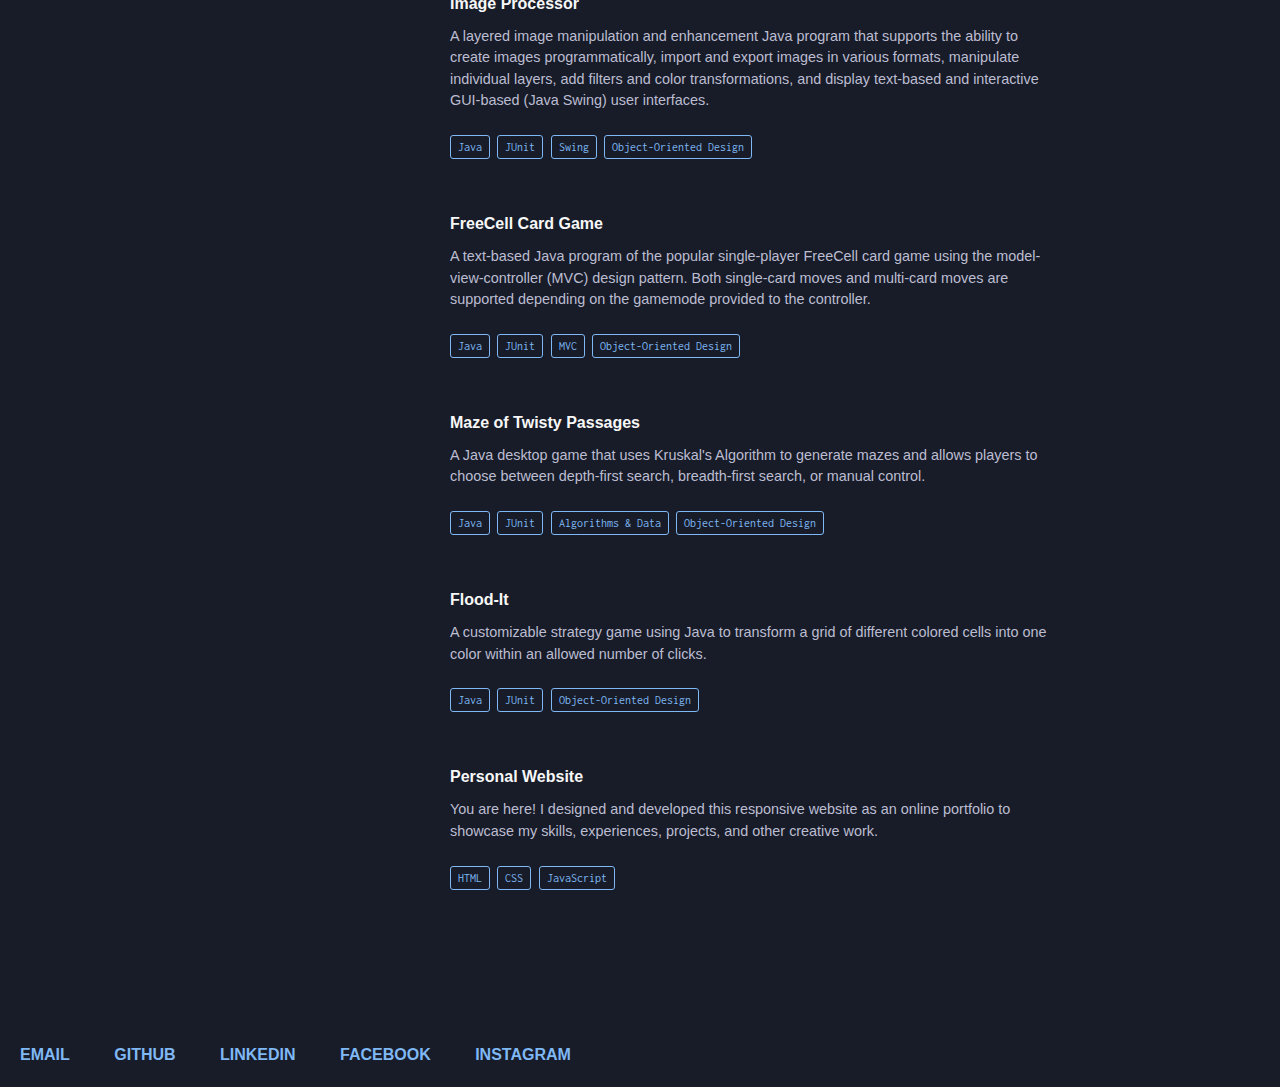
==== commit 9cd34bc7: "Update info and experience" ====
--- a/index.html
+++ b/index.html
@@ -12,8 +12,9 @@
     />
     <meta
       name="description"
-      content="An aspiring front-end developer focused on
-          creating unique + exciting products & experiences"
+      content="Hello, my name is Tri. An aspiring data scientist eager to blend creativity with analytics, 
+      transforming complex datasets into intuitive insights that spark innovation and 
+      drive impactful decisions."
     />
     <meta
       name="keywords"
@@ -54,10 +55,13 @@
           Hi there!<span class="emoji-hand-wave">👋🏼</span>
         </h1>
         <h2 class="intro-tagline">
-          I'm <strong>Tri Watanasuparp</strong>, an aspiring front-end software
-          engineer focused on creating unique + exciting products & experiences.
+          I’m <strong>Tri Watanasuparp</strong>, a data scientist focused on
+          transforming complex datasets into clear, actionable insights that
+          spark innovation and drive impactful decisions.
           <span class="emoji-coder">💻&nbsp;✨</span>
-          <h2 class="intro-tagline">developer ⋅ designer ⋅ adventurer</h2>
+          <h4 class="intro-tagline">
+            problem solver ⋅ storyteller ⋅ lifelong learner
+          </h4>
         </h2>
         <h3 class="intro-contact">
           <p>
@@ -107,13 +111,20 @@
             advertising support. I also analyze marketing metrics, build
             standard reports and dashboards, and help identify cause and effect
             relationships for email marketing campaigns, website traffic,
-            content marketing, social media marketing, and paid advertising. I 
-            am also a web development intern at <a href="https://www.snapbrillia.com/" target="_blank">Snapbrillia</a>, 
-            an AI-powered hiring platform that accelerates the quality of hires and actively works to eliminate 
-            systematic biases and other disparities in the technical hiring process.
-            This summer, I'll be participating in the <a href="https://www.ibm.com/employment/accelerate/" target="_blank">IBM Accelerate: Talent Identification Program</a> on the software developer track. 
-            I'll have the opportunity to learn the basics of full-stack development as well as 
-            essential foundational skills from IBM experts.
+            content marketing, social media marketing, and paid advertising. I
+            am also a web development intern at
+            <a href="https://www.snapbrillia.com/" target="_blank"
+              >Snapbrillia</a
+            >, an AI-powered hiring platform that accelerates the quality of
+            hires and actively works to eliminate systematic biases and other
+            disparities in the technical hiring process. This summer, I'll be
+            participating in the
+            <a href="https://www.ibm.com/employment/accelerate/" target="_blank"
+              >IBM Accelerate: Talent Identification Program</a
+            >
+            on the software developer track. I'll have the opportunity to learn
+            the basics of full-stack development as well as essential
+            foundational skills from IBM experts.
           </p>
           <p>
             <strong>When I'm not in front of a computer screen</strong>, I'm
@@ -132,42 +143,47 @@
             <div class="skills-category">
               <div class="skills-category-label">Languages</div>
               <ul>
+                <li class="skills-category-item">Python</li>
+                <li class="skills-category-item">SQL</li>
+                <li class="skills-category-item">R</li>
                 <li class="skills-category-item">Java</li>
                 <li class="skills-category-item">JavaScript</li>
-                <li class="skills-category-item">HTML</li>
-                <li class="skills-category-item">CSS</li>
-                <li class="skills-category-item">SQL</li>
-                <li class="skills-category-item">R</li>
-                <li class="skills-category-item">Racket</li>
+                <li class="skills-category-item">HTML/CSS</li>
               </ul>
             </div>
             <div class="skills-category">
               <div class="skills-category-label">Frameworks/Libraries</div>
               <ul>
-                <li class="skills-category-item">React</li>
-                <li class="skills-category-item">Node.js</li>
-                <li class="skills-category-item">Material UI</li>
-                <li class="skills-category-item">Jest</li>
-                <li class="skills-category-item">JUnit</li>
+                <li class="skills-category-item">Pandas</li>
+                <li class="skills-category-item">NumPy</li>
+                <li class="skills-category-item">Matplotlib</li>
+                <li class="skills-category-item">Seaborn</li>
+                <li class="skills-category-item">Scikit-learn</li>
+                <li class="skills-category-item">Plotly</li>
+                <li class="skills-category-item">Folium</li>
+                <li class="skills-category-item">D3.js</li>
+                <li class="skills-category-item">Apache Spark</li>
+                <li class="skills-category-item">NLTK</li>
               </ul>
             </div>
             <div class="skills-category">
               <div class="skills-category-label">Tools</div>
               <ul>
-                <li class="skills-category-item">IntelliJ</li>
-                <li class="skills-category-item">Visual Studio Code</li>
-                <li class="skills-category-item">Git & Github</li>
-                <li class="skills-category-item">Google Workspace</li>
-                <li class="skills-category-item">Microsoft Office</li>
-                <li class="skills-category-item">Chrome DevTools</li>
+                <li class="skills-category-item">Jupyter Notebooks</li>
+                <li class="skills-category-item">VSCode</li>
+                <li class="skills-category-item">Google Colab</li>
+                <li class="skills-category-item">LaTeX</li>
+                <li class="skills-category-item">Excel</li>
+                <li class="skills-category-item">Git</li>
+                <li class="skills-category-item">GitHub</li>
+                <li class="skills-category-item">Notion</li>
               </ul>
             </div>
             <div class="skills-category">
               <div class="skills-category-label">Design/Creative</div>
               <ul>
                 <li class="skills-category-item">Figma</li>
-                <li class="skills-category-item">Adobe XD</li>
-                <li class="skills-category-item">Adobe Illustrator</li>
+                <li class="skills-category-item">Canva</li>
                 <li class="skills-category-item">Adobe Photoshop</li>
                 <li class="skills-category-item">Adobe Premiere Pro</li>
               </ul>
@@ -181,17 +197,32 @@
         <div class="section-title">experience</div>
         <div class="section-content">
           <div class="jobs">
-              <div class="job">
+            <!-- Cognex Corporation - IT Business Applications Co-op -->
+            <div class="job">
               <div class="place-time">
                 <div class="job-company">
-                  <a href="https://www.ibm.com/us-en/" target="_blank"
-                    >IBM</a
+                  <a href="https://www.cognex.com/" target="_blank"
+                    >Cognex Corporation</a
                   >
                 </div>
-                <div class="job-time">June - Aug 2022</div>
-              </div>
-              <div class="job-position">IBM Accelerate: Talent Identification Program - Software Developer Track</div>
-            </div>
+                <div class="job-time">Jan 2023 - June 2023</div>
+              </div>
+              <div class="job-position">IT Business Applications Co-op</div>
+            </div>
+            <!-- IBM Accelerate: Talent Identification Program - Software Developer -->
+            <div class="job">
+              <div class="place-time">
+                <div class="job-company">
+                  <a href="https://www.ibm.com/us-en/" target="_blank">IBM</a>
+                </div>
+                <div class="job-time">June 2022 - Aug 2022</div>
+              </div>
+              <div class="job-position">
+                IBM Accelerate: Talent Identification Program - Software
+                Developer Track
+              </div>
+            </div>
+            <!-- Snapbrillia - Full-Stack Web Developer Intern -->
             <div class="job">
               <div class="place-time">
                 <div class="job-company">
@@ -199,10 +230,11 @@
                     >Snapbrillia</a
                   >
                 </div>
-                <div class="job-time">Apr - Sep 2022</div>
+                <div class="job-time">Apr 2022 - June 2022</div>
               </div>
               <div class="job-position">Full-Stack Web Developer Intern</div>
             </div>
+            <!-- Silicon Valley Bank - Digital Marketing & Analysis Co-op -->
             <div class="job">
               <div class="place-time">
                 <div class="job-company">
@@ -210,35 +242,16 @@
                     >Silicon Valley Bank</a
                   >
                 </div>
-                <div class="job-time">Jan 2022 - Present</div>
+                <div class="job-time">Jan 2022 - June 2022</div>
               </div>
               <div class="job-position">Digital Marketing & Analysis Co-op</div>
             </div>
-            <div class="job">
-              <div class="place-time">
-                <div class="job-company">
-                  <a href="https://wecodeucate.org/" target="_blank"
-                    >Codeucate</a
-                  >
-                </div>
-                <div class="job-time">July - Aug 2020</div>
-              </div>
-              <div class="job-position">Marketing Intern</div>
-            </div>
-            <div class="job">
-              <div class="place-time">
-                <div class="job-company">
-                  <a href="https://www.thhskey.club/" target="_blank"
-                    >Townsend Harris High School Key Club
-                  </a>
-                </div>
-                <div class="job-time">July 2018 - Sep 2019</div>
-              </div>
-              <div class="job-position">Webmaster, Executive Board Member</div>
-            </div>
           </div>
-          <a href="https://bit.ly/34myqIo" target="_blank" class="arrow-link"
-            >View My Resume</a
+          <a
+            href="https://drive.google.com/file/d/1NQe06II6M428VGS8kfutidF_OgjrLoIf/view?usp=sharing"
+            target="_blank"
+            class="arrow-link"
+            >Click here to view my resume</a
           >
         </div>
       </section>
@@ -248,6 +261,53 @@
         <div class="section-title">projects</div>
         <div class="section-content">
           <div class="projects">
+            <div class="project">
+              <div class="project-name">MassWeatherHub Dashboard</div>
+              <p>
+                Developed a robust data integration pipeline to merge weather
+                data from Open-Meteo, OpenWeather-API, and TIGER/Line Shapefiles
+                into a consistent, unified format for analysis. Designed and
+                implemented interactive maps and charts to visualize current and
+                forecasted weather for Massachusetts counties, providing a
+                user-friendly interface for easy interpretation. (Nov. 2024 –
+                Dec. 2024)
+              </p>
+              <div class="project-used">
+                <span class="project-used-item">Python</span>
+                <span class="project-used-item">Flask</span>
+                <span class="project-used-item">JavaScript/HTML/CSS</span>
+                <span class="project-used-item">Pandas</span>
+                <span class="project-used-item">Matplotlib</span>
+                <span class="project-used-item">Seaborn</span>
+                <span class="project-used-item">NumPy</span>
+                <span class="project-used-item">Folium</span>
+              </div>
+            </div>
+
+            <div class="project">
+              <div class="project-name">
+                Exploring New York City Airbnb Listings
+              </div>
+              <p>
+                Processed and analyzed Kaggle’s NYC Airbnb dataset to reveal
+                insights into patterns and factors shaping the short-term rental
+                market. Identified spatial trends through interactive heatmaps,
+                choropleth maps, and custom plots, providing insights into
+                pricing, availability, and demand across different NYC
+                neighborhoods. (Feb. 2024 – May 2024)
+              </p>
+              <div class="project-used">
+                <span class="project-used-item">Python</span>
+                <span class="project-used-item">JavaScript/HTML/CSS</span>
+                <span class="project-used-item">Matplotlib</span>
+                <span class="project-used-item">Seaborn</span>
+                <span class="project-used-item">Altair</span>
+                <span class="project-used-item">NumPy</span>
+                <span class="project-used-item">Pandas</span>
+              </div>
+            </div>
+
+            <!-- Image Processor -->
             <div class="project">
               <div class="project-name">Image Processor</div>
               <p>
@@ -266,6 +326,7 @@
               </div>
             </div>
 
+            <!-- FreeCell Card Game -->
             <div class="project">
               <div class="project-name">FreeCell Card Game</div>
               <p>
@@ -282,6 +343,7 @@
               </div>
             </div>
 
+            <!-- Maze of Twisty Passages -->
             <div class="project">
               <div class="project-name">Maze of Twisty Passages</div>
               <p>
@@ -297,6 +359,7 @@
               </div>
             </div>
 
+            <!-- Flood-It -->
             <div class="project">
               <div class="project-name">Flood-It</div>
               <p>
@@ -311,6 +374,7 @@
               </div>
             </div>
 
+            <!-- Personal Website -->
             <div class="project">
               <div class="project-name">Personal Website</div>
               <p>
@@ -322,22 +386,6 @@
                 <span class="project-used-item">HTML</span>
                 <span class="project-used-item">CSS</span>
                 <span class="project-used-item">JavaScript</span>
-              </div>
-            </div>
-
-            <div class="project">
-              <div class="project-name">React Projects</div>
-              <p>
-                Projects are the most practical way to learn any language,
-                library or framework. This is why I have been solidifying my
-                knowledge of React by creating interesting projects. Links to
-                individual projects coming soon!
-              </p>
-              <div class="project-used">
-                <span class="project-used-item">HTML</span>
-                <span class="project-used-item">CSS</span>
-                <span class="project-used-item">JavaScript</span>
-                <span class="project-used-item">React</span>
               </div>
             </div>
           </div>
--- a/styles.css
+++ b/styles.css
@@ -211,7 +211,7 @@
 
 .intro-tagline {
   max-width: 800px;
-  line-height: 1.5;
+  line-height: 1;
   font-weight: 300;
   color: #f7f7f7;
   margin-top: 40px;
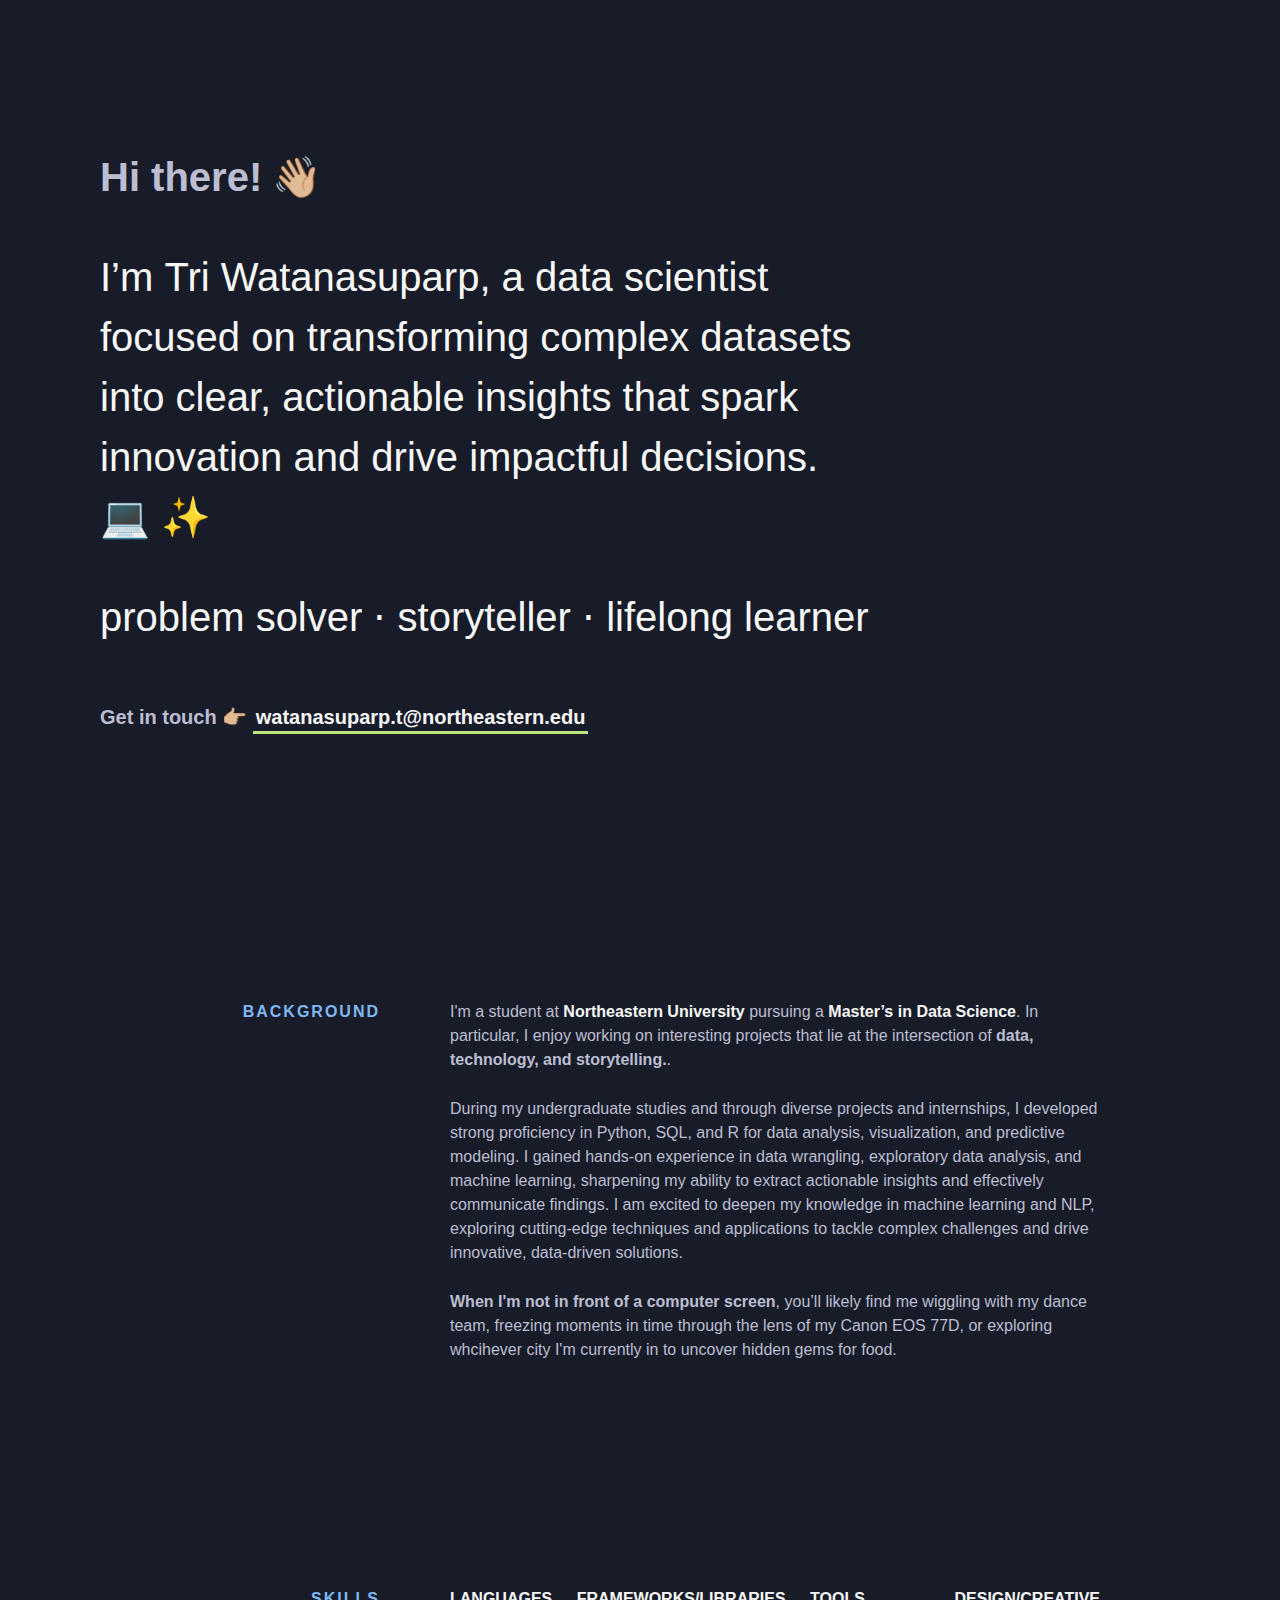
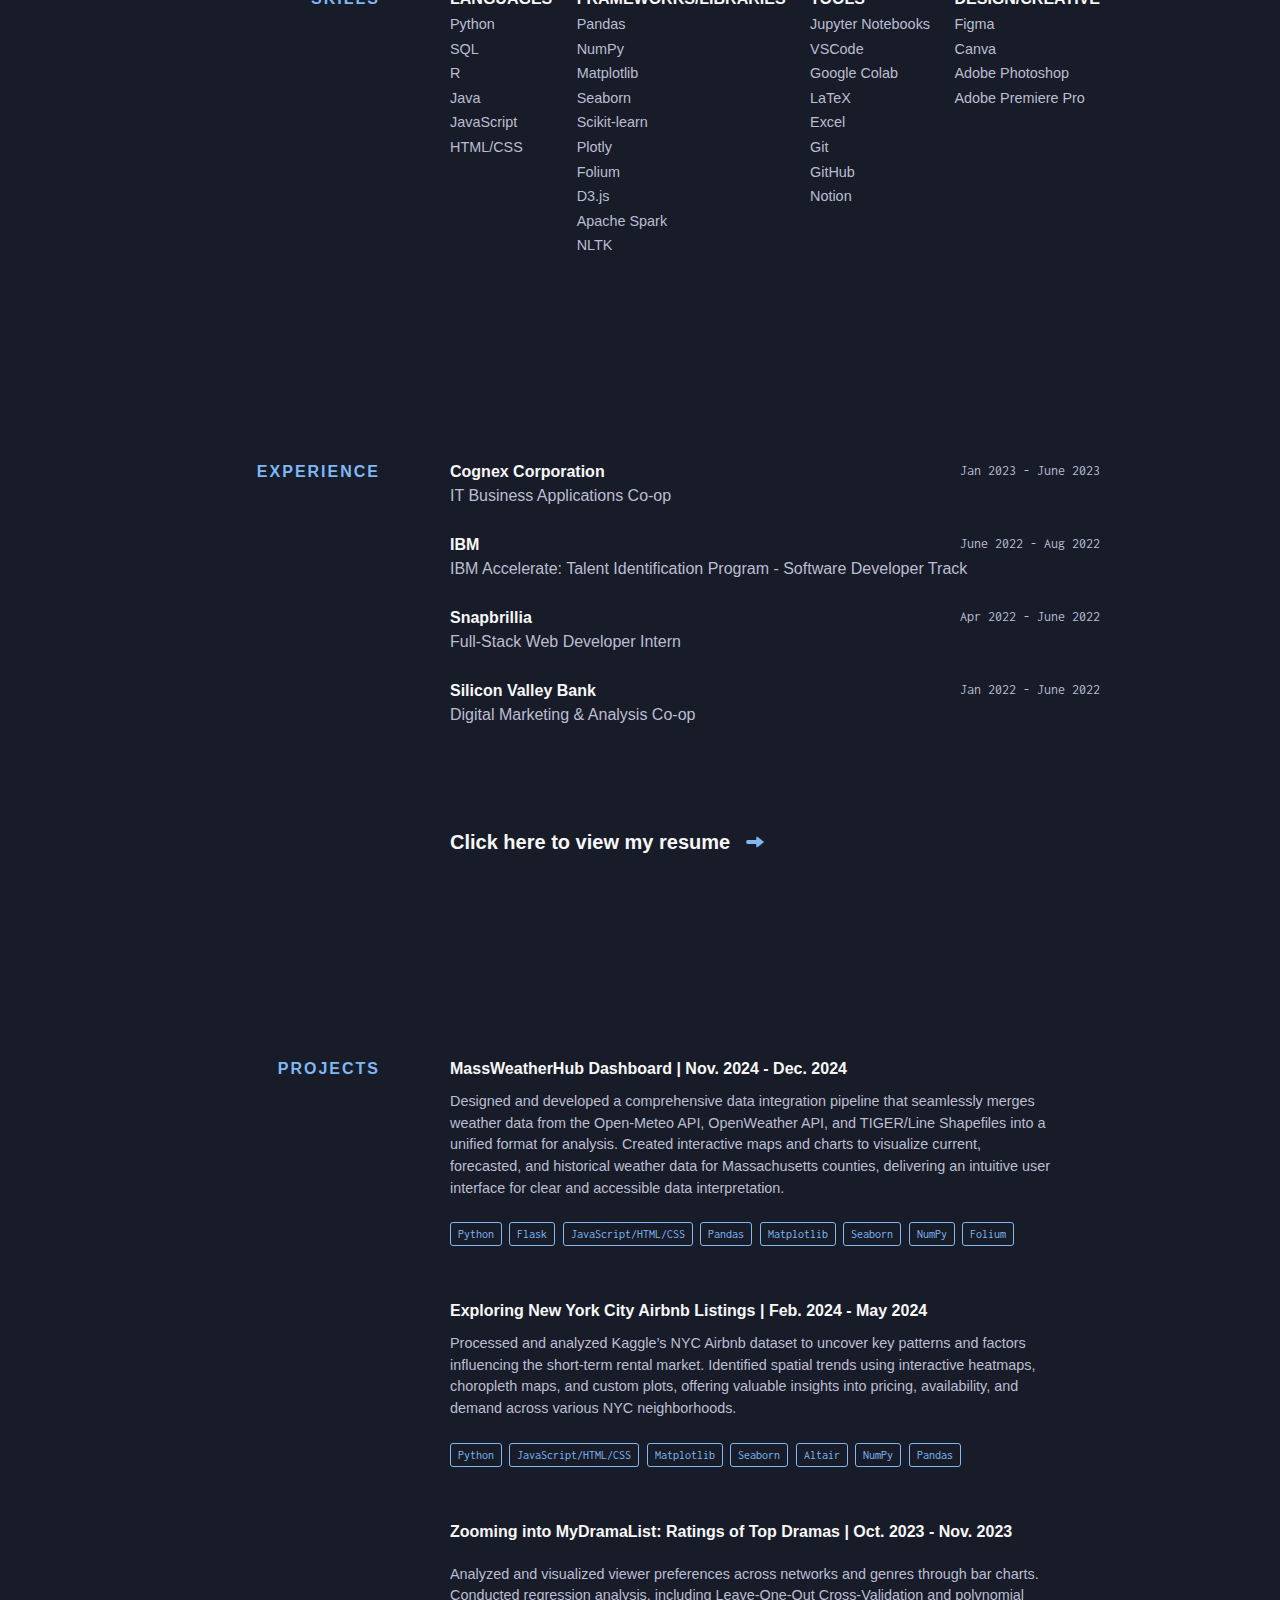
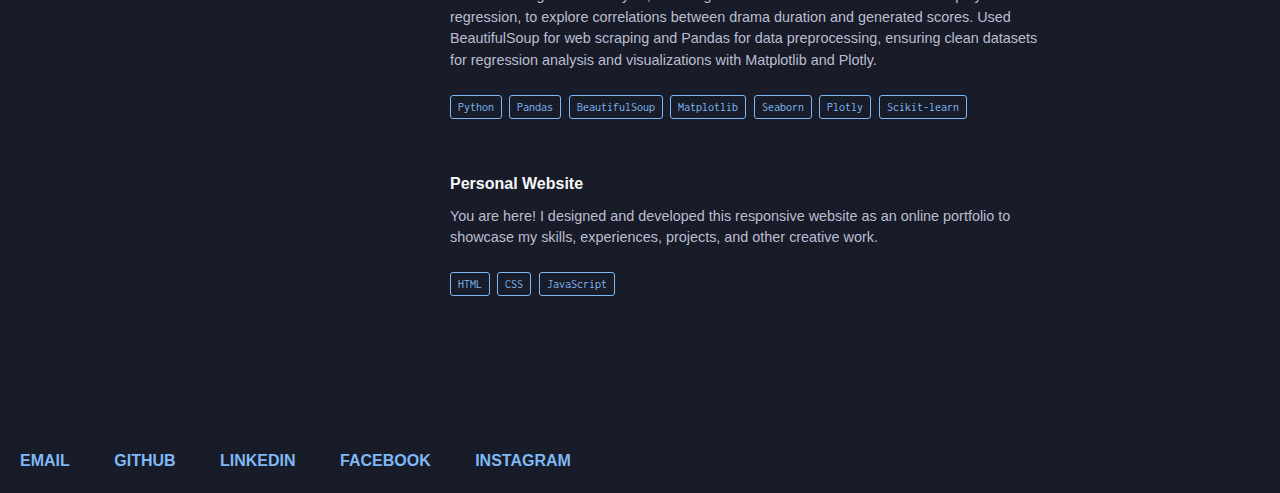
==== commit cfc8c66e: "Update padding and line-height in styles.css" ====
--- a/index.html
+++ b/index.html
@@ -82,54 +82,39 @@
         <div class="section-title">background</div>
         <div class="section-content">
           <p>
-            I'm a second-year student at
+            I'm a student at
             <a
               class="underline-link"
               href="https://www.northeastern.edu/"
               target="_blank"
               >Northeastern University</a
             >
-            pursuing a combined major in
+            pursuing a
             <a
               class="underline-link"
-              href="https://www.khoury.northeastern.edu/programs/bs-combined-major-for-computer-science-and-business/"
+              href="https://catalog.northeastern.edu/graduate/computer-information-science/computer-science/data-science-ms/#programrequirementstext"
               target="_blank"
-              >computer science and business administration</a
+              >Master’s in Data Science</a
             >. In particular, I enjoy working on interesting projects that lie
             at the intersection of
-            <strong>technology, business, and design</strong>.
+            <strong>data, technology, and storytelling.</strong>.
           </p>
           <p>
-            Currently, I'm working as a Digital Marketing & Analysis Co-op at
-            <a
-              class="underline-link"
-              href="https://www.svb.com/"
-              target="_blank"
-              >Silicon Valley Bank</a
-            >. As a key member of the digital marketing team, I provide
-            analytics, graphic design, website, podcast production, and social
-            advertising support. I also analyze marketing metrics, build
-            standard reports and dashboards, and help identify cause and effect
-            relationships for email marketing campaigns, website traffic,
-            content marketing, social media marketing, and paid advertising. I
-            am also a web development intern at
-            <a href="https://www.snapbrillia.com/" target="_blank"
-              >Snapbrillia</a
-            >, an AI-powered hiring platform that accelerates the quality of
-            hires and actively works to eliminate systematic biases and other
-            disparities in the technical hiring process. This summer, I'll be
-            participating in the
-            <a href="https://www.ibm.com/employment/accelerate/" target="_blank"
-              >IBM Accelerate: Talent Identification Program</a
-            >
-            on the software developer track. I'll have the opportunity to learn
-            the basics of full-stack development as well as essential
-            foundational skills from IBM experts.
+            During my undergraduate studies and through diverse projects and
+            internships, I developed strong proficiency in Python, SQL, and R
+            for data analysis, visualization, and predictive modeling. I gained
+            hands-on experience in data wrangling, exploratory data analysis,
+            and machine learning, sharpening my ability to extract actionable
+            insights and effectively communicate findings. I am excited to
+            deepen my knowledge in machine learning and NLP, exploring
+            cutting-edge techniques and applications to tackle complex
+            challenges and drive innovative, data-driven solutions.
           </p>
           <p>
-            <strong>When I'm not in front of a computer screen</strong>, I'm
-            probably learning some new dance moves, taking photos on my Canon
-            EOS 77D camera, or listening to inspirational podcasts.
+            <strong>When I'm not in front of a computer screen</strong>, you’ll
+            likely find me wiggling with my dance team, freezing moments in time
+            through the lens of my Canon EOS 77D, or exploring whcihever city
+            I'm currently in to uncover hidden gems for food.
           </p>
         </div>
       </section>
@@ -261,16 +246,19 @@
         <div class="section-title">projects</div>
         <div class="section-content">
           <div class="projects">
+            <!-- MassWeatherHub Dashboard -->
             <div class="project">
-              <div class="project-name">MassWeatherHub Dashboard</div>
+              <div class="project-name">
+                MassWeatherHub Dashboard | Nov. 2024 - Dec. 2024
+              </div>
               <p>
-                Developed a robust data integration pipeline to merge weather
-                data from Open-Meteo, OpenWeather-API, and TIGER/Line Shapefiles
-                into a consistent, unified format for analysis. Designed and
-                implemented interactive maps and charts to visualize current and
-                forecasted weather for Massachusetts counties, providing a
-                user-friendly interface for easy interpretation. (Nov. 2024 –
-                Dec. 2024)
+                Designed and developed a comprehensive data integration pipeline
+                that seamlessly merges weather data from the Open-Meteo API,
+                OpenWeather API, and TIGER/Line Shapefiles into a unified format
+                for analysis. Created interactive maps and charts to visualize
+                current, forecasted, and historical weather data for
+                Massachusetts counties, delivering an intuitive user interface
+                for clear and accessible data interpretation.
               </p>
               <div class="project-used">
                 <span class="project-used-item">Python</span>
@@ -284,17 +272,18 @@
               </div>
             </div>
 
+            <!-- NYC Airbnb Listings -->
             <div class="project">
               <div class="project-name">
-                Exploring New York City Airbnb Listings
+                Exploring New York City Airbnb Listings | Feb. 2024 - May 2024
               </div>
               <p>
-                Processed and analyzed Kaggle’s NYC Airbnb dataset to reveal
-                insights into patterns and factors shaping the short-term rental
-                market. Identified spatial trends through interactive heatmaps,
-                choropleth maps, and custom plots, providing insights into
-                pricing, availability, and demand across different NYC
-                neighborhoods. (Feb. 2024 – May 2024)
+                Processed and analyzed Kaggle’s NYC Airbnb dataset to uncover
+                key patterns and factors influencing the short-term rental
+                market. Identified spatial trends using interactive heatmaps,
+                choropleth maps, and custom plots, offering valuable insights
+                into pricing, availability, and demand across various NYC
+                neighborhoods.
               </p>
               <div class="project-used">
                 <span class="project-used-item">Python</span>
@@ -307,74 +296,34 @@
               </div>
             </div>
 
-            <!-- Image Processor -->
+            <!-- Zooming into MyDramaList: Ratings of Top Dramas -->
             <div class="project">
-              <div class="project-name">Image Processor</div>
+              <div class="project-name">
+                Zooming into MyDramaList: Ratings of Top Dramas | Oct. 2023 -
+                Nov. 2023
+              </div>
+              <p></p>
               <p>
-                A layered image manipulation and enhancement Java program that
-                supports the ability to create images programmatically, import
-                and export images in various formats, manipulate individual
-                layers, add filters and color transformations, and display
-                text-based and interactive GUI-based (Java Swing) user
-                interfaces.
+                Analyzed and visualized viewer preferences across networks and
+                genres through bar charts. Conducted regression analysis,
+                including Leave-One-Out Cross-Validation and polynomial
+                regression, to explore correlations between drama duration and
+                generated scores. Used BeautifulSoup for web scraping and Pandas
+                for data preprocessing, ensuring clean datasets for regression
+                analysis and visualizations with Matplotlib and Plotly.
               </p>
               <div class="project-used">
-                <span class="project-used-item">Java</span>
-                <span class="project-used-item">JUnit</span>
-                <span class="project-used-item">Swing</span>
-                <span class="project-used-item">Object-Oriented Design</span>
-              </div>
-            </div>
-
-            <!-- FreeCell Card Game -->
-            <div class="project">
-              <div class="project-name">FreeCell Card Game</div>
-              <p>
-                A text-based Java program of the popular single-player FreeCell
-                card game using the model-view-controller (MVC) design pattern.
-                Both single-card moves and multi-card moves are supported
-                depending on the gamemode provided to the controller.
-              </p>
-              <div class="project-used">
-                <span class="project-used-item">Java</span>
-                <span class="project-used-item">JUnit</span>
-                <span class="project-used-item">MVC</span>
-                <span class="project-used-item">Object-Oriented Design</span>
-              </div>
-            </div>
-
-            <!-- Maze of Twisty Passages -->
-            <div class="project">
-              <div class="project-name">Maze of Twisty Passages</div>
-              <p>
-                A Java desktop game that uses Kruskal's Algorithm to generate
-                mazes and allows players to choose between depth-first search,
-                breadth-first search, or manual control.
-              </p>
-              <div class="project-used">
-                <span class="project-used-item">Java</span>
-                <span class="project-used-item">JUnit</span>
-                <span class="project-used-item">Algorithms & Data</span>
-                <span class="project-used-item">Object-Oriented Design</span>
-              </div>
-            </div>
-
-            <!-- Flood-It -->
-            <div class="project">
-              <div class="project-name">Flood-It</div>
-              <p>
-                A customizable strategy game using Java to transform a grid of
-                different colored cells into one color within an allowed number
-                of clicks.
-              </p>
-              <div class="project-used">
-                <span class="project-used-item">Java</span>
-                <span class="project-used-item">JUnit</span>
-                <span class="project-used-item">Object-Oriented Design</span>
-              </div>
-            </div>
-
-            <!-- Personal Website -->
+                <span class="project-used-item">Python</span>
+                <span class="project-used-item">Pandas</span>
+                <span class="project-used-item">BeautifulSoup</span>
+                <span class="project-used-item">Matplotlib</span>
+                <span class="project-used-item">Seaborn</span>
+                <span class="project-used-item">Plotly</span>
+                <span class="project-used-item">Scikit-learn</span>
+              </div>
+            </div>
+
+            <!-- Personal Website | Ongoing -->
             <div class="project">
               <div class="project-name">Personal Website</div>
               <p>
--- a/styles.css
+++ b/styles.css
@@ -135,7 +135,7 @@
   -webkit-box-pack: center;
   -ms-flex-pack: center;
   justify-content: center;
-  padding: 100px 170px;
+  padding: 100px 100px;
 }
 
 section {
@@ -211,7 +211,7 @@
 
 .intro-tagline {
   max-width: 800px;
-  line-height: 1;
+  line-height: 1.5;
   font-weight: 300;
   color: #f7f7f7;
   margin-top: 40px;
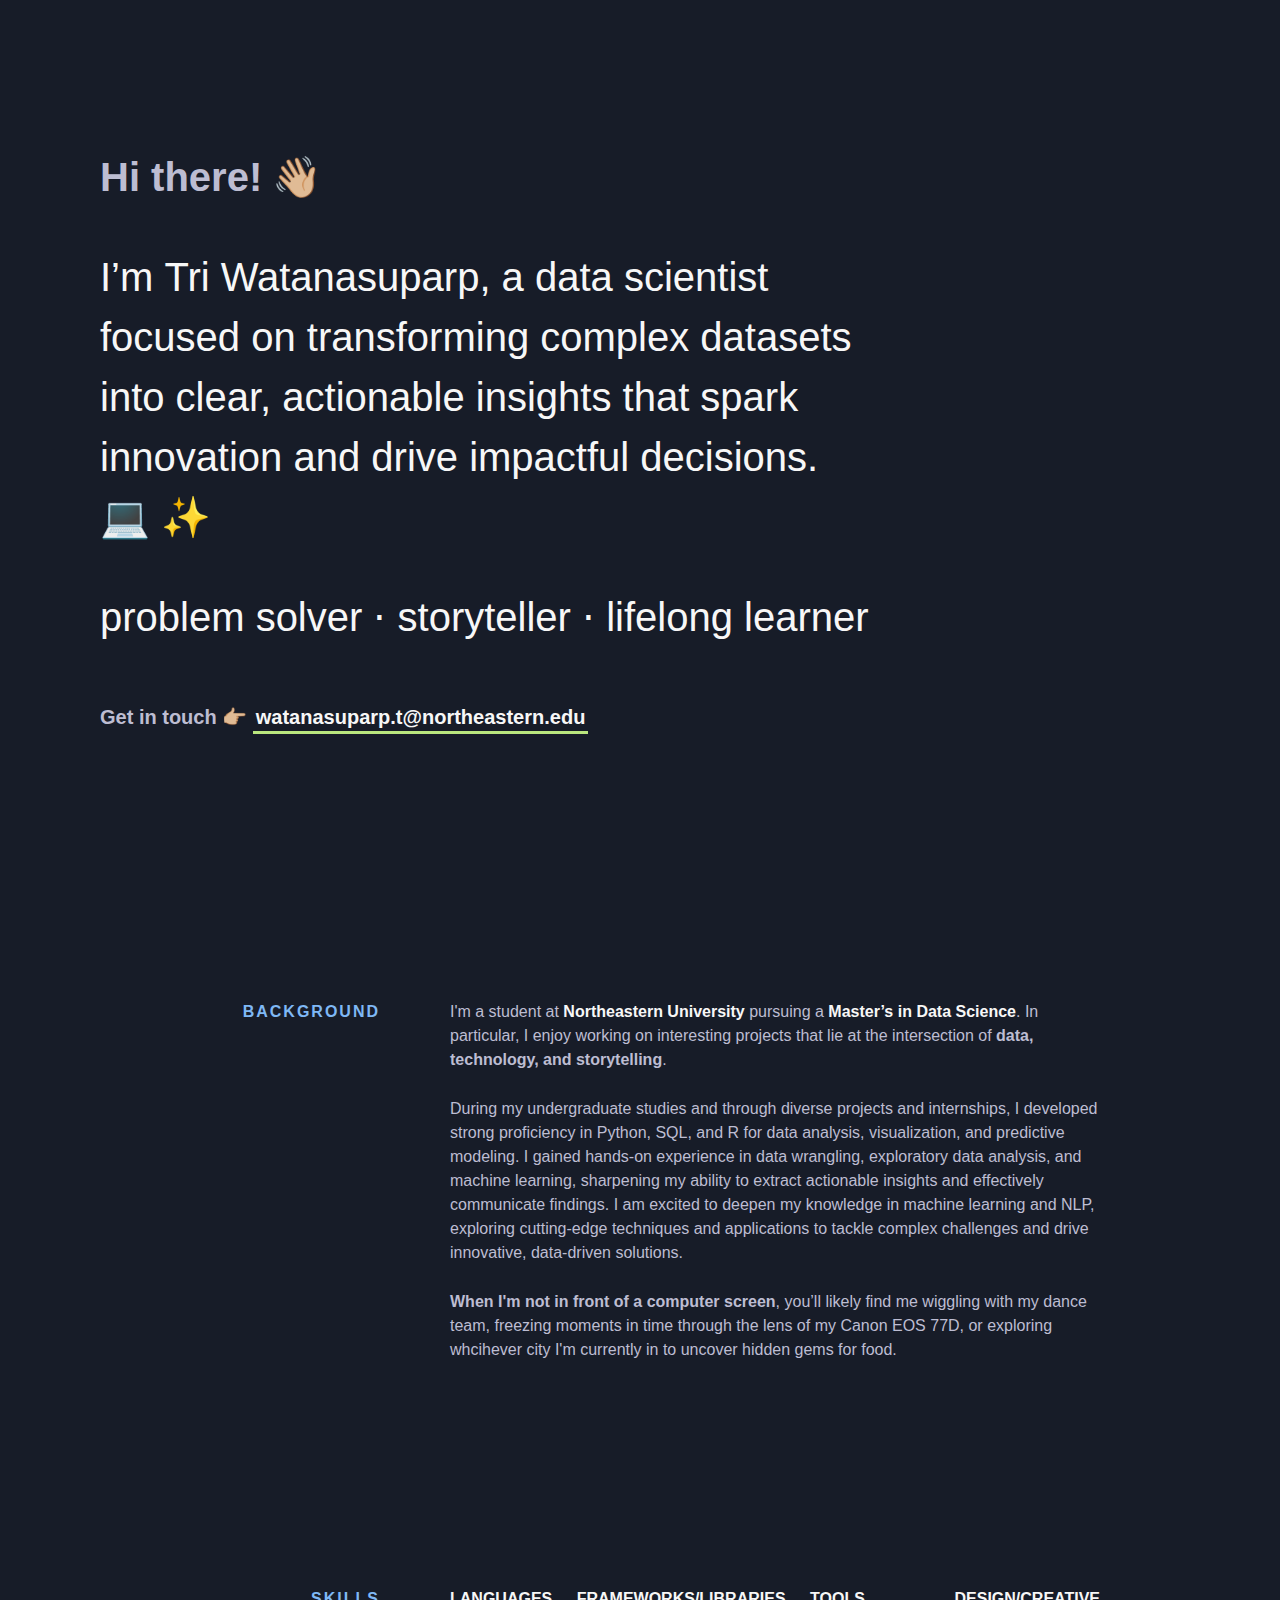
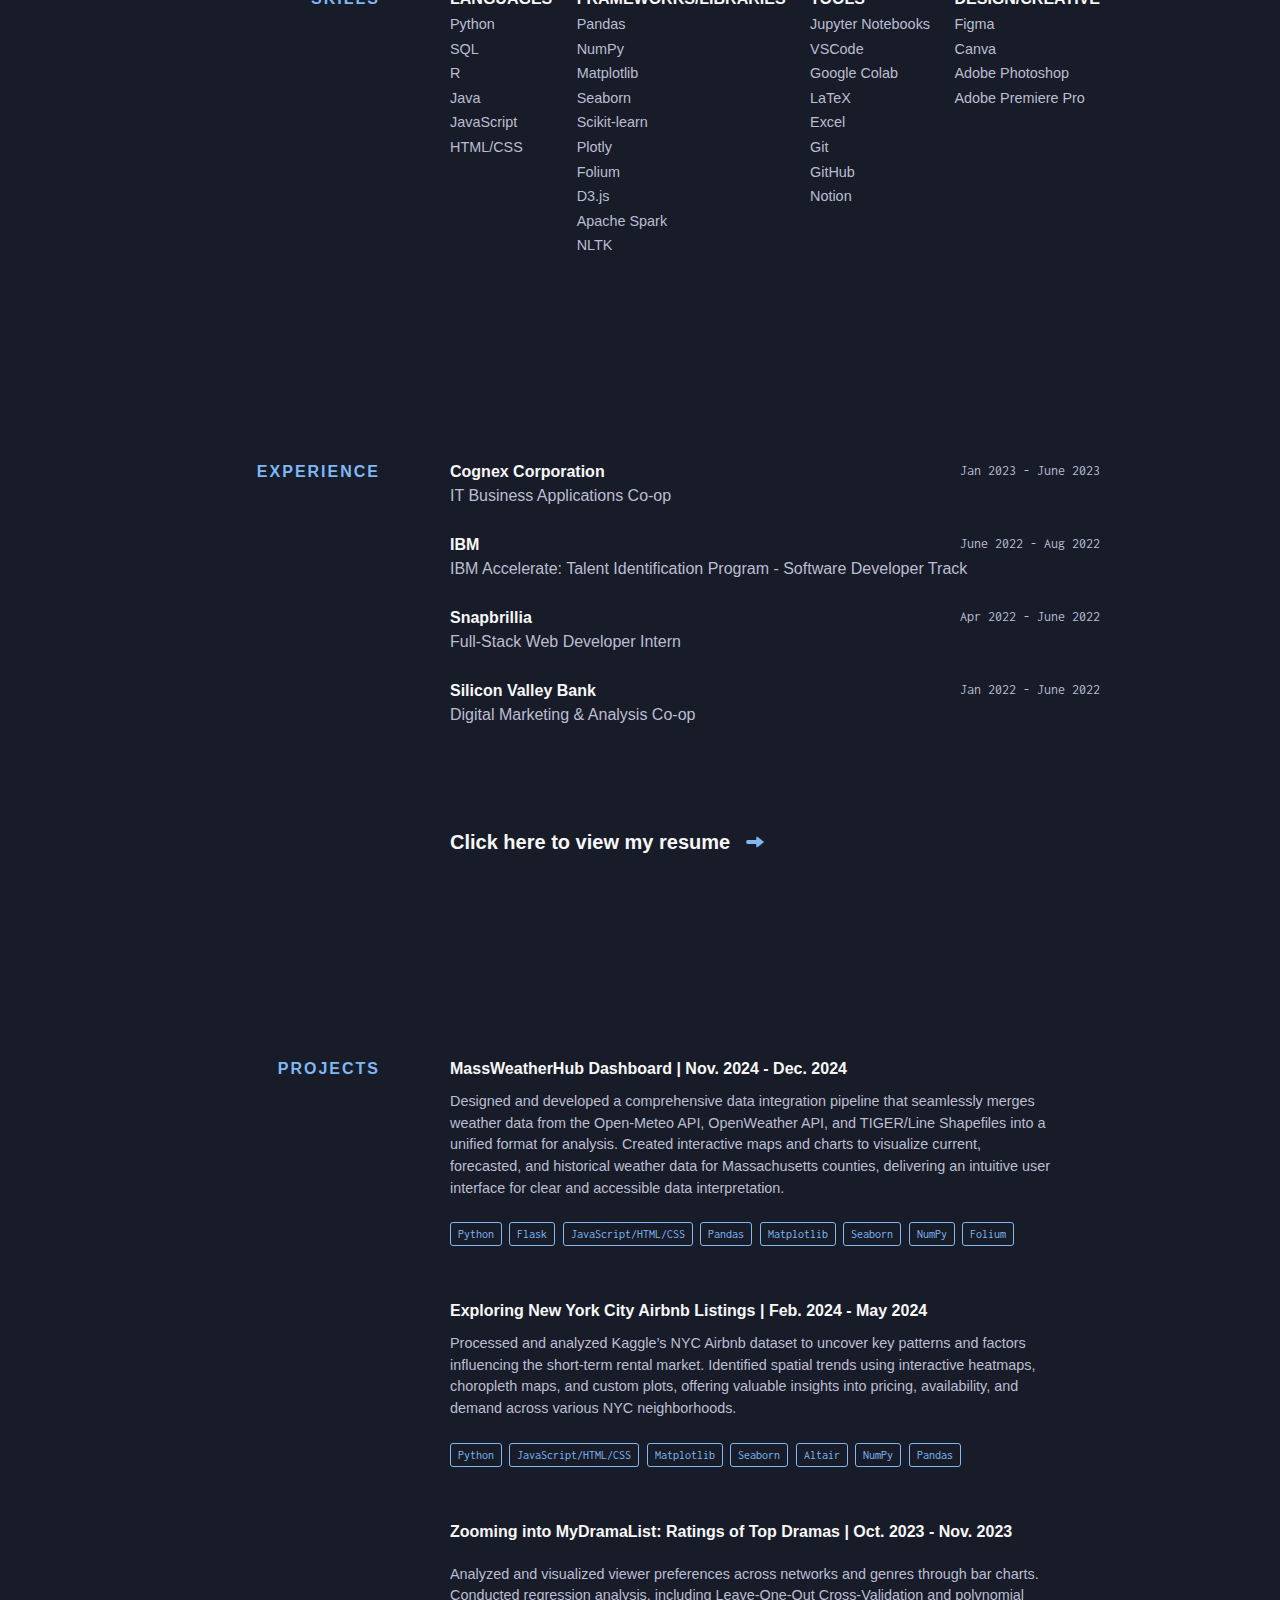
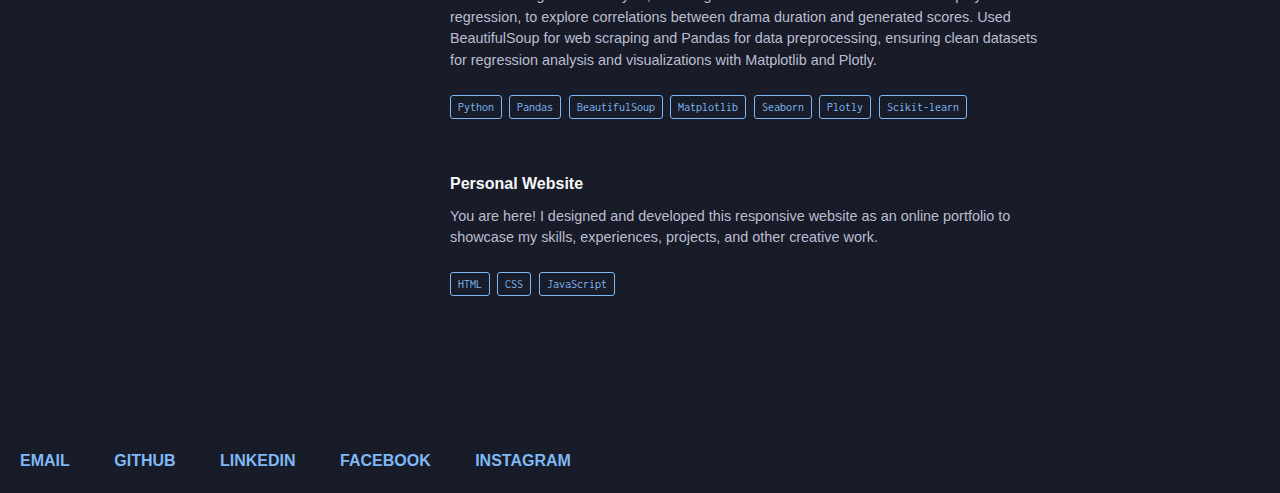
==== commit 8eaf2ce2: "Refactor code for improved performance and readability" ====
--- a/index.html
+++ b/index.html
@@ -3,7 +3,7 @@
   <head>
     <meta charset="UTF-8" />
     <meta name="viewport" content="width=device-width, initial-scale=1.0" />
-    <title>Tri Watanasuparp | Front-end Developer</title>
+    <title>Tri Watanasuparp</title>
     <link
       rel="icon"
       type="image/png"
@@ -18,7 +18,7 @@
     />
     <meta
       name="keywords"
-      content="design, development, web, triwatana, tri, watanasuparp, northeastern, computer science, business"
+      content="data science, development, web, triwatana, tri, watanasuparp, northeastern, computer science, business"
     />
     <meta property="og:image" content="images/meta-screenshot" />
     <link
@@ -97,7 +97,7 @@
               >Master’s in Data Science</a
             >. In particular, I enjoy working on interesting projects that lie
             at the intersection of
-            <strong>data, technology, and storytelling.</strong>.
+            <strong>data, technology, and storytelling</strong>.
           </p>
           <p>
             During my undergraduate studies and through diverse projects and
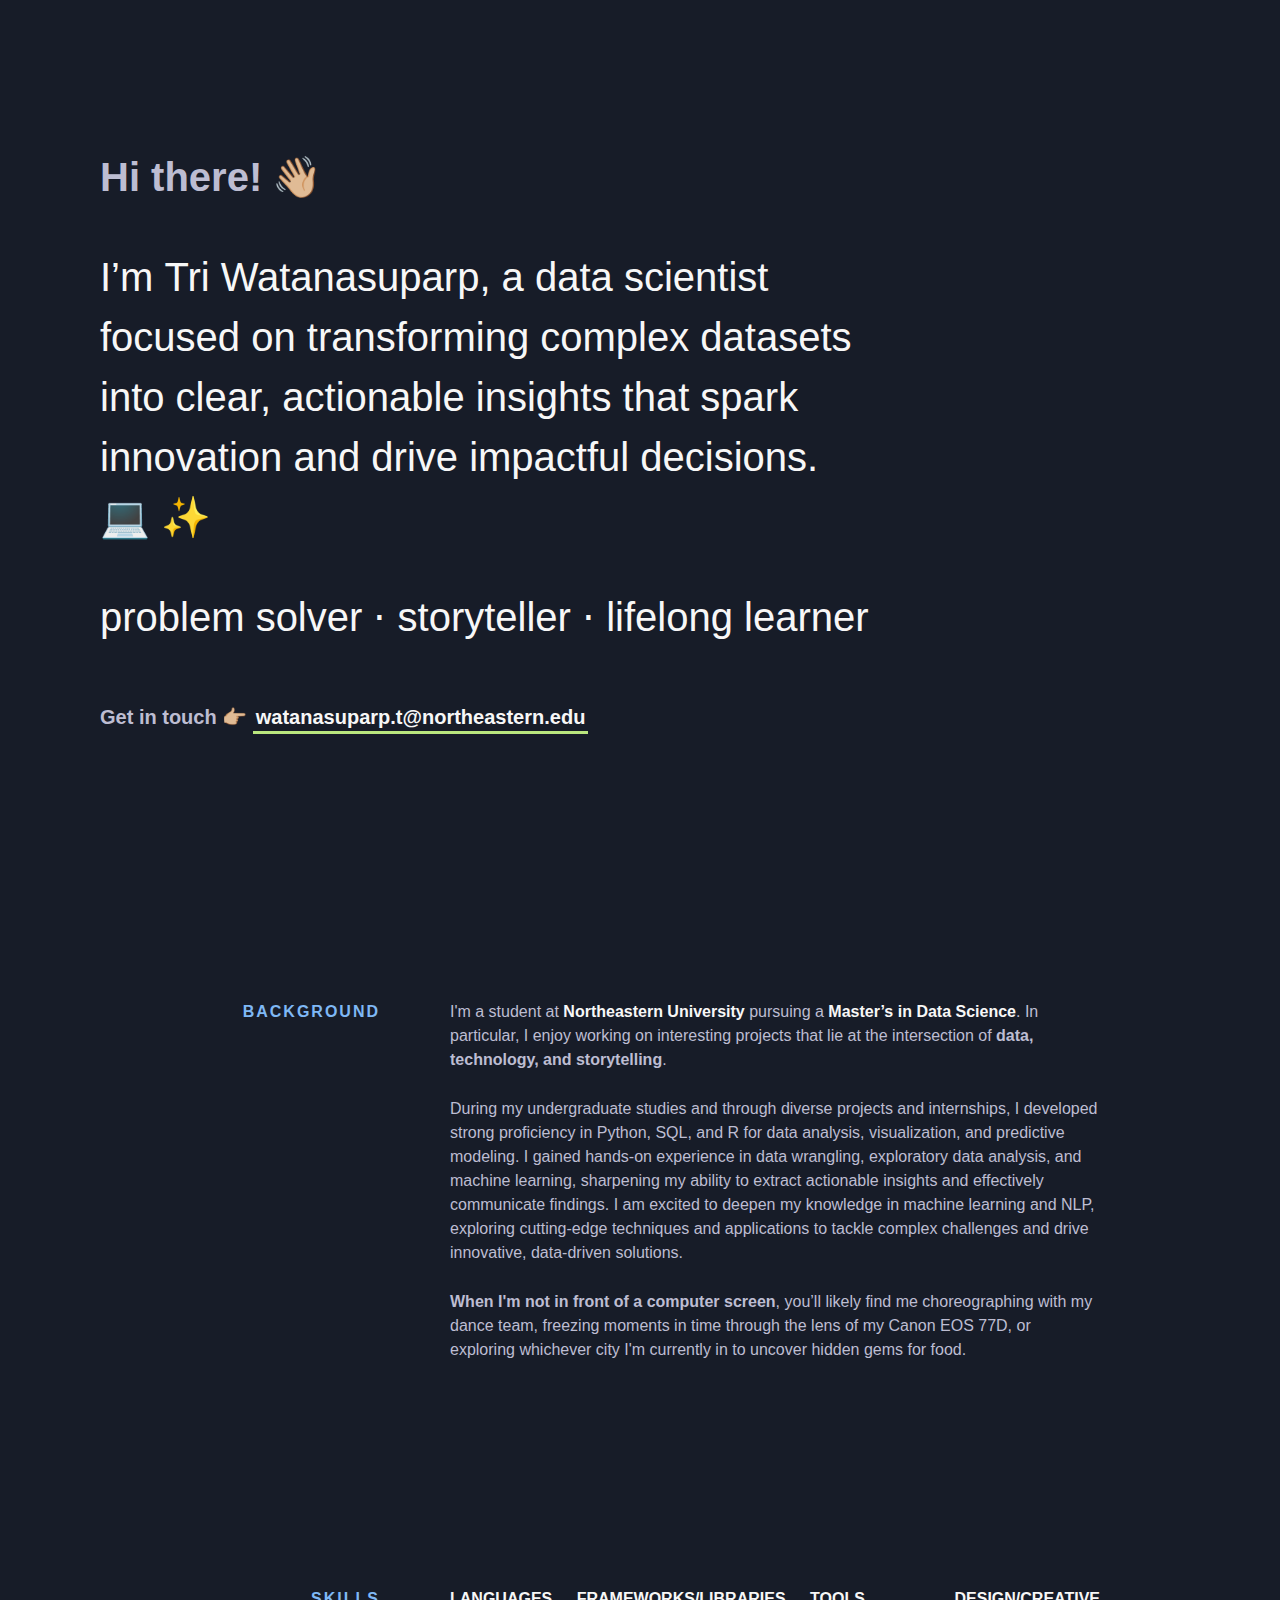
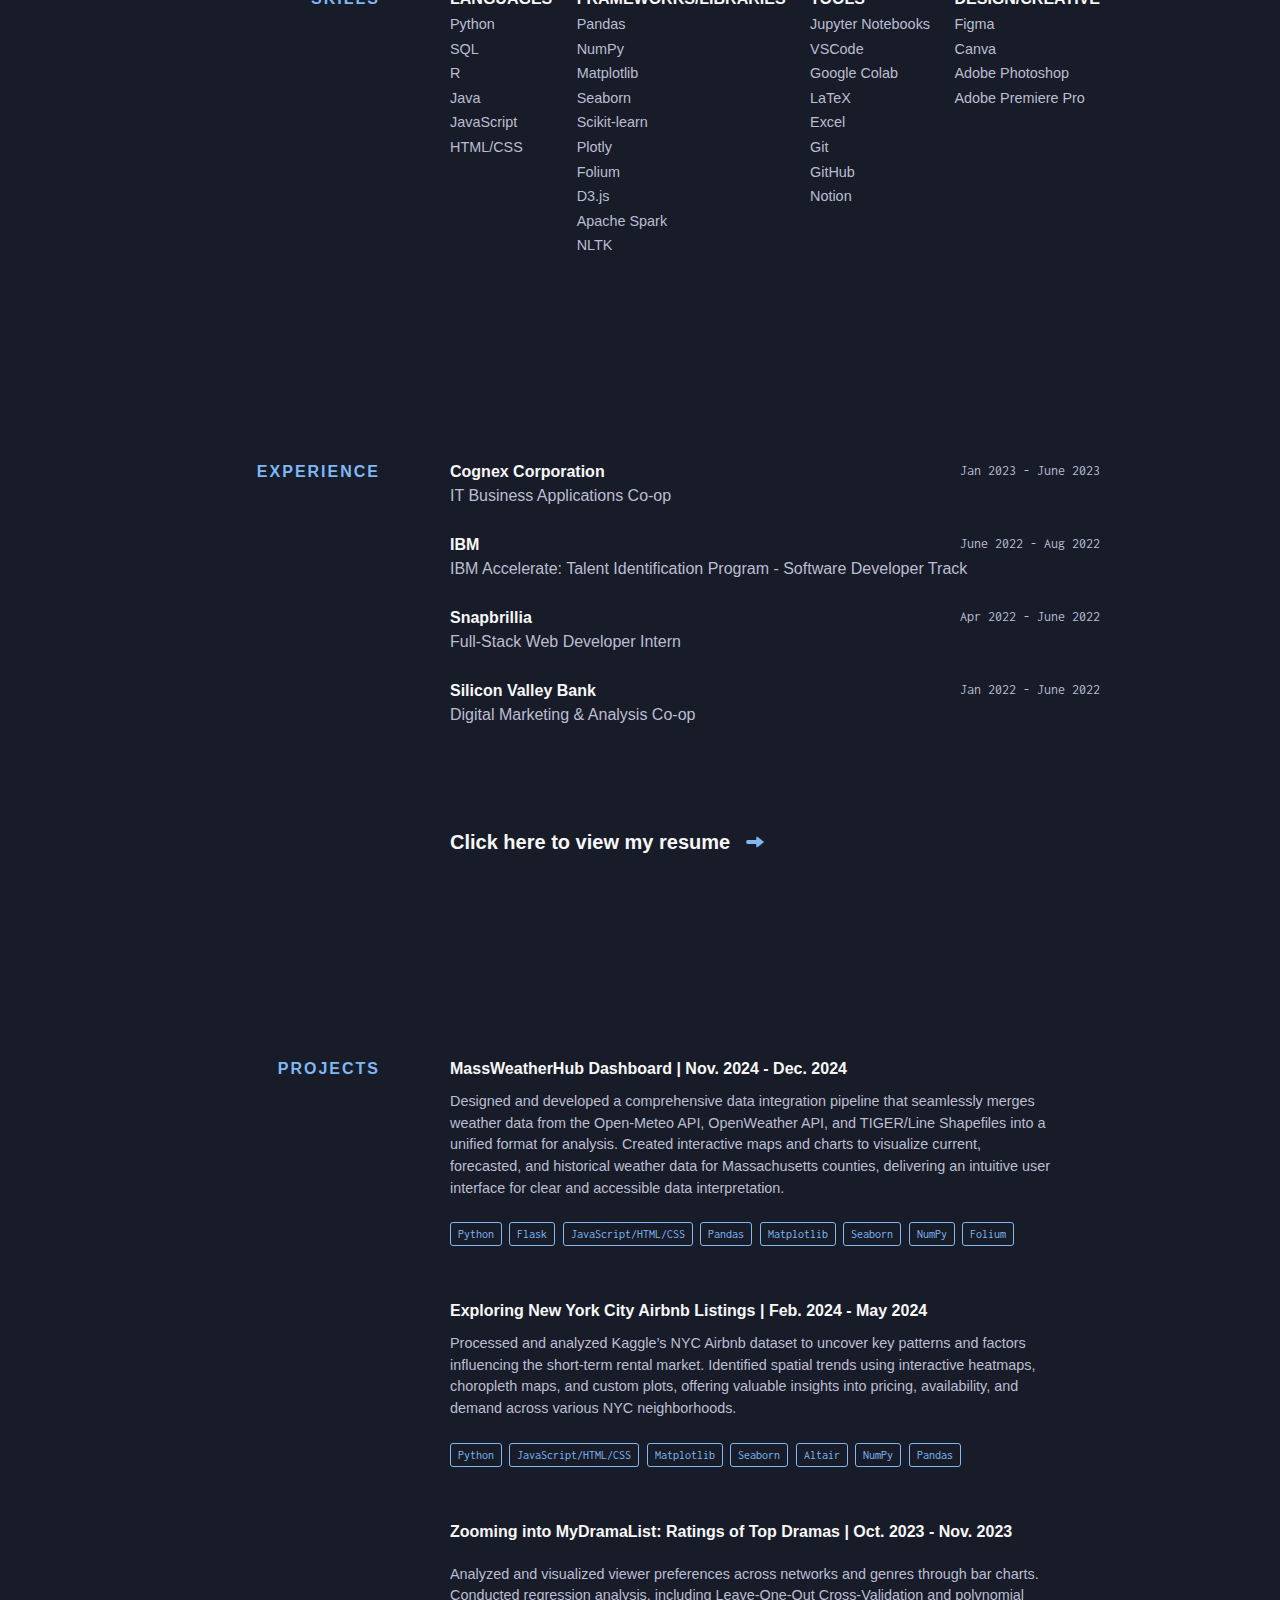
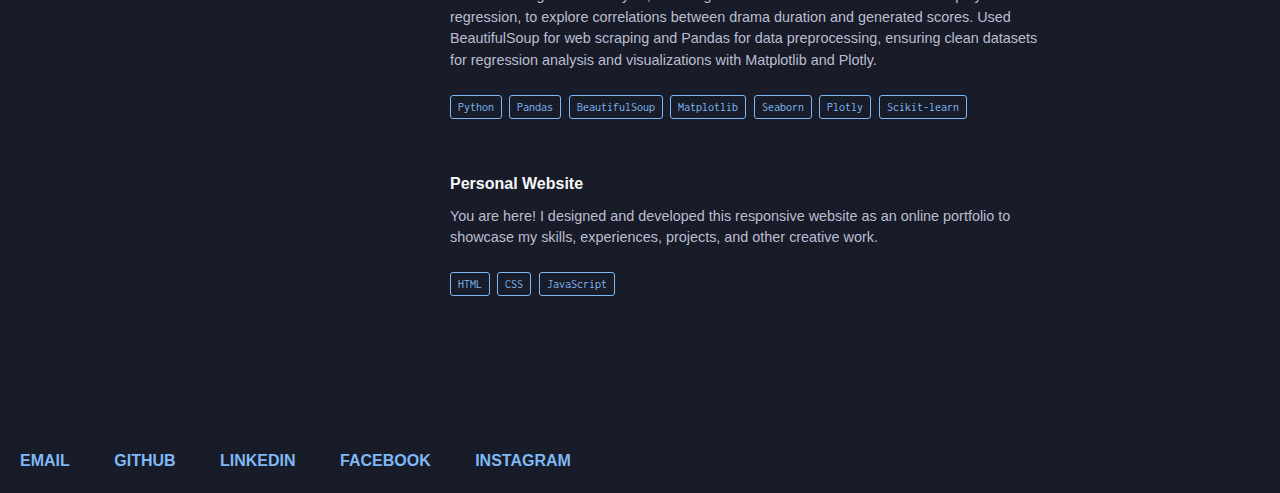
==== commit dfa61590: "Update index.html" ====
--- a/index.html
+++ b/index.html
@@ -112,8 +112,8 @@
           </p>
           <p>
             <strong>When I'm not in front of a computer screen</strong>, you’ll
-            likely find me wiggling with my dance team, freezing moments in time
-            through the lens of my Canon EOS 77D, or exploring whcihever city
+            likely find me choreographing with my dance team, freezing moments in time
+            through the lens of my Canon EOS 77D, or exploring whichever city
             I'm currently in to uncover hidden gems for food.
           </p>
         </div>
